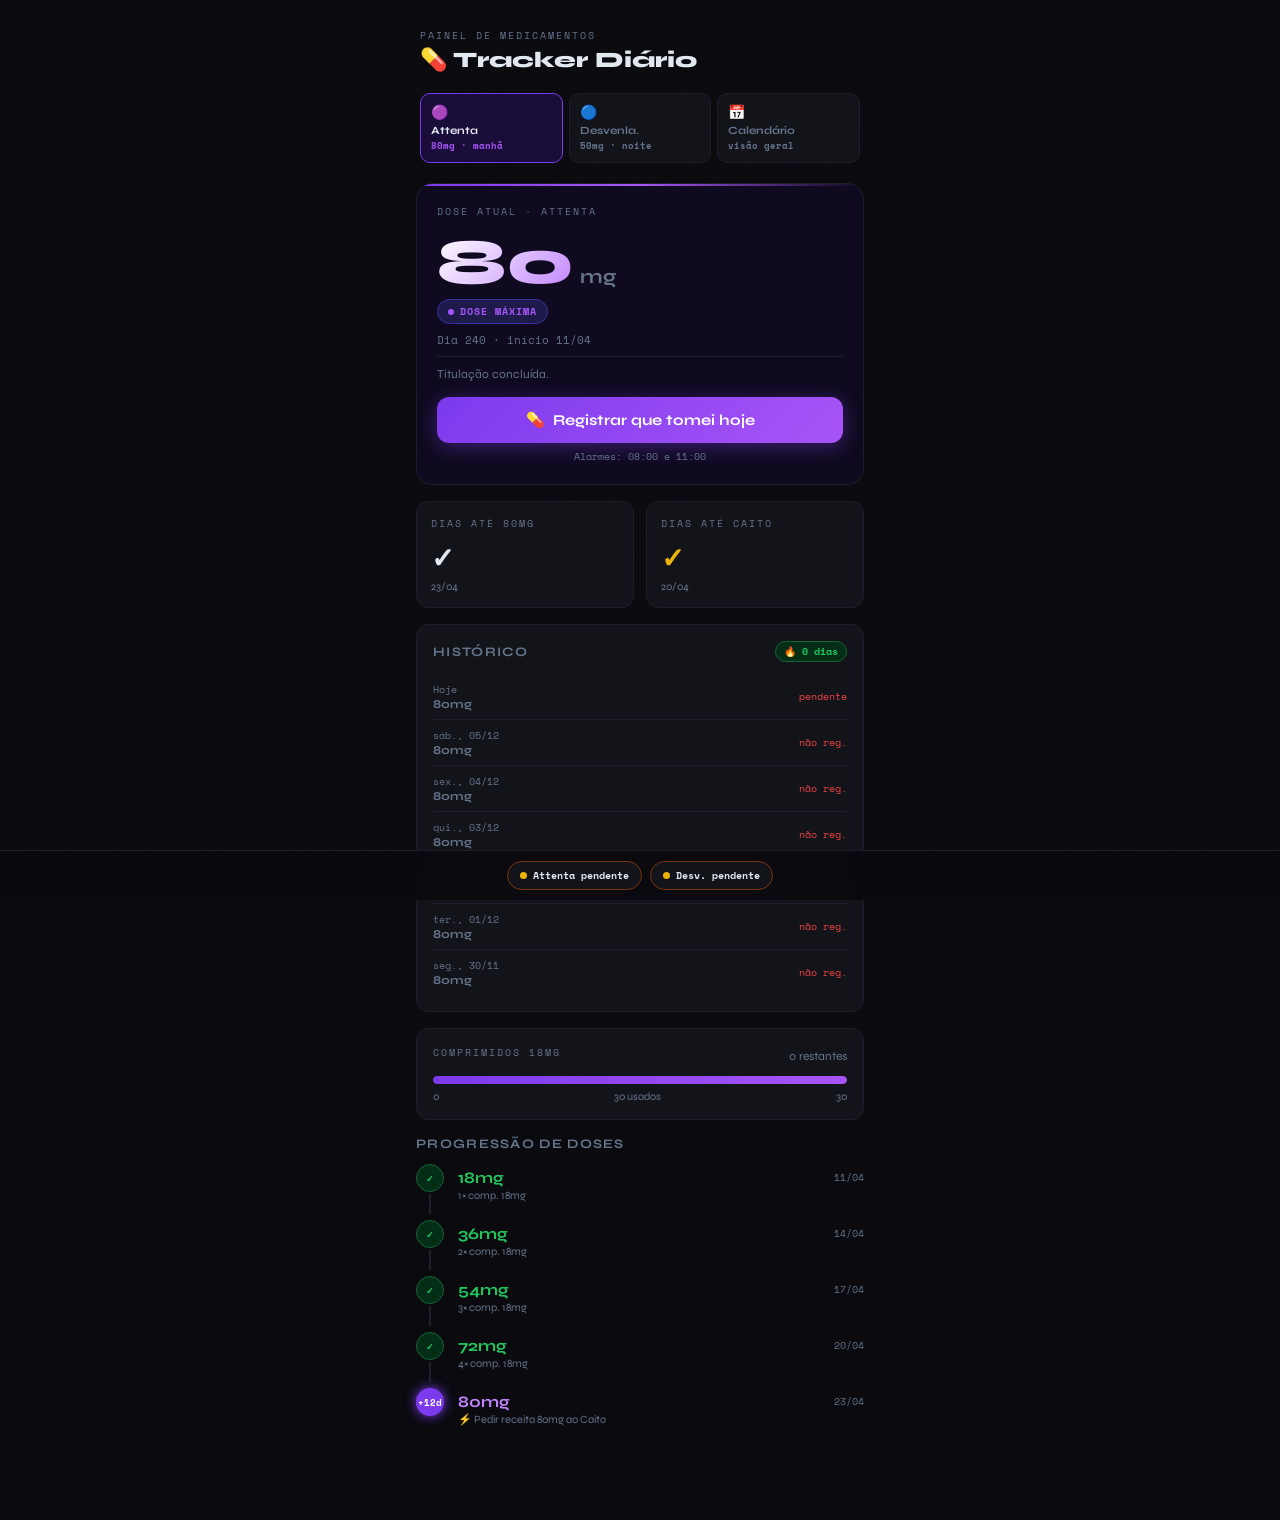
==== index.html @ f38fe096 "Add files via upload" ====
<!DOCTYPE html>
<html lang="pt-BR">
<head>
<meta charset="UTF-8">
<meta name="viewport" content="width=device-width, initial-scale=1.0">
<title>Medicamentos · Tracker</title>
<link href="https://fonts.googleapis.com/css2?family=Space+Mono:wght@400;700&family=Syne:wght@400;700;800&display=swap" rel="stylesheet">
<style>
  :root {
    --bg:#0a0a0f; --surface:#13131a; --border:#1e1e2e;
    --accent:#7c3aed; --accent2:#a855f7;
    --teal:#0d9488; --teal2:#2dd4bf;
    --green:#22c55e; --yellow:#eab308; --red:#ef4444;
    --text:#e2e8f0; --muted:#64748b; --pill-bg:#1a1a2e;
  }
  *{box-sizing:border-box;margin:0;padding:0;}
  body{background:var(--bg);color:var(--text);font-family:'Syne',sans-serif;min-height:100vh;padding:0 0 64px;}
  .noise{position:fixed;inset:0;pointer-events:none;z-index:0;background-image:url("data:image/svg+xml,%3Csvg viewBox='0 0 256 256' xmlns='http://www.w3.org/2000/svg'%3E%3Cfilter id='noise'%3E%3CfeTurbulence type='fractalNoise' baseFrequency='0.9' numOctaves='4' stitchTiles='stitch'/%3E%3C/filter%3E%3Crect width='100%25' height='100%25' filter='url(%23noise)' opacity='0.04'/%3E%3C/svg%3E");opacity:.4;}

  .app-header{padding:28px 20px 0;max-width:480px;margin:0 auto;position:relative;z-index:1;}
  .app-label{font-family:'Space Mono',monospace;font-size:10px;letter-spacing:.2em;color:var(--muted);text-transform:uppercase;margin-bottom:4px;}
  .app-title{font-size:22px;font-weight:800;margin-bottom:20px;}

  /* TABS - 3 cols */
  .tabs{display:grid;grid-template-columns:1fr 1fr 1fr;gap:6px;margin-bottom:20px;}
  .tab-btn{padding:10px 10px;border-radius:10px;border:1px solid var(--border);background:var(--surface);color:var(--muted);font-family:'Syne',sans-serif;font-size:12px;font-weight:700;cursor:pointer;transition:all .2s;text-align:left;}
  .tab-btn .tab-icon{font-size:14px;display:block;margin-bottom:3px;}
  .tab-btn .tab-name{display:block;font-size:11px;}
  .tab-btn .tab-sub{display:block;font-size:9px;font-family:'Space Mono',monospace;color:var(--muted);margin-top:2px;}
  .tab-btn.active-attenta{background:#1a0d3a;border-color:var(--accent);color:var(--text);}
  .tab-btn.active-attenta .tab-sub{color:var(--accent2);}
  .tab-btn.active-desv{background:#042f2e;border-color:var(--teal);color:var(--text);}
  .tab-btn.active-desv .tab-sub{color:var(--teal2);}
  .tab-btn.active-cal{background:#1a1200;border-color:var(--yellow);color:var(--text);}
  .tab-btn.active-cal .tab-sub{color:var(--yellow);}

  .panel{display:none;}
  .panel.active{display:block;}
  .container{max-width:480px;margin:0 auto;padding:0 16px;position:relative;z-index:1;}

  .label{font-family:'Space Mono',monospace;font-size:10px;letter-spacing:.2em;color:var(--muted);text-transform:uppercase;margin-bottom:6px;}
  .hero-card{border-radius:16px;padding:20px;margin-bottom:16px;position:relative;overflow:hidden;border:1px solid var(--border);}
  .hero-card.attenta-card{background:#0f0a1f;}
  .hero-card.desv-card{background:#061918;}
  .hero-card::before{content:'';position:absolute;top:0;left:0;right:0;height:2px;}
  .attenta-card::before{background:linear-gradient(90deg,var(--accent),var(--accent2),transparent);}
  .desv-card::before{background:linear-gradient(90deg,var(--teal),var(--teal2),transparent);}
  .dose-display{display:flex;align-items:baseline;gap:6px;margin:12px 0 4px;}
  .dose-number{font-size:64px;font-weight:800;line-height:1;-webkit-background-clip:text;-webkit-text-fill-color:transparent;}
  .attenta-num{background:linear-gradient(135deg,#fff,#c084fc);-webkit-background-clip:text;-webkit-text-fill-color:transparent;}
  .desv-num{background:linear-gradient(135deg,#fff,var(--teal2));-webkit-background-clip:text;-webkit-text-fill-color:transparent;}
  .dose-unit{font-size:20px;color:var(--muted);font-weight:700;}
  .status-badge{display:inline-flex;align-items:center;gap:6px;padding:4px 10px;border-radius:99px;font-family:'Space Mono',monospace;font-size:10px;letter-spacing:.1em;font-weight:700;text-transform:uppercase;}
  .badge-titrating{background:#1a0d3a;color:var(--accent2);border:1px solid var(--accent);}
  .badge-fixed{background:#042f2e;color:var(--teal2);border:1px solid var(--teal);}
  .badge-goal{background:#1e1b4b;color:var(--accent2);border:1px solid #3730a3;}
  .dot{width:6px;height:6px;border-radius:50%;background:currentColor;}
  .dot-pulse{animation:pulse 2s infinite;}
  @keyframes pulse{0%,100%{opacity:1}50%{opacity:.3}}
  .checkin-btn{width:100%;margin-top:14px;padding:14px;border-radius:12px;border:none;font-family:'Syne',sans-serif;font-size:15px;font-weight:700;cursor:pointer;transition:all .2s;display:flex;align-items:center;justify-content:center;gap:8px;}
  .checkin-btn.attenta-pending{background:linear-gradient(135deg,var(--accent),var(--accent2));color:#fff;box-shadow:0 4px 20px rgba(124,58,237,.4);}
  .checkin-btn.desv-pending{background:linear-gradient(135deg,var(--teal),var(--teal2));color:#fff;box-shadow:0 4px 20px rgba(13,148,136,.4);}
  .checkin-btn.pending:hover{transform:translateY(-1px);}
  .checkin-btn.done{background:#052e16;color:var(--green);border:1px solid #166534;cursor:default;}
  .checkin-time{font-family:'Space Mono',monospace;font-size:10px;color:var(--muted);margin-top:6px;text-align:center;}
  .grid-2{display:grid;grid-template-columns:1fr 1fr;gap:12px;margin-bottom:16px;}
  .stat-card{background:var(--surface);border:1px solid var(--border);border-radius:12px;padding:14px;}
  .stat-value{font-size:28px;font-weight:800;margin:6px 0 2px;font-family:'Space Mono',monospace;}
  .stat-sub{font-size:11px;color:var(--muted);}
  .log-card{background:var(--surface);border:1px solid var(--border);border-radius:12px;padding:16px;margin-bottom:16px;}
  .log-header{display:flex;justify-content:space-between;align-items:center;margin-bottom:12px;}
  .log-title{font-size:13px;font-weight:700;color:var(--muted);text-transform:uppercase;letter-spacing:.1em;}
  .streak-pill{padding:2px 8px;border-radius:99px;font-family:'Space Mono',monospace;font-size:10px;font-weight:700;}
  .streak-attenta{background:#052e16;color:var(--green);border:1px solid #166534;}
  .streak-desv{background:#052e16;color:var(--green);border:1px solid #166534;}
  .log-entry{display:flex;justify-content:space-between;align-items:center;padding:8px 0;border-bottom:1px solid var(--border);font-size:12px;}
  .log-entry:last-child{border-bottom:none;}
  .log-date{color:var(--muted);font-family:'Space Mono',monospace;font-size:10px;}
  .log-dose{font-weight:700;}
  .log-time{font-family:'Space Mono',monospace;font-size:10px;color:var(--muted);}
  .log-check{color:var(--green);font-size:14px;}
  .log-miss{color:var(--red);font-size:10px;font-family:'Space Mono',monospace;}
  .pills-card{background:var(--surface);border:1px solid var(--border);border-radius:12px;padding:16px;margin-bottom:16px;}
  .pills-bar-bg{background:var(--border);border-radius:99px;height:8px;margin:10px 0 6px;overflow:hidden;}
  .pills-bar-fill{height:100%;border-radius:99px;transition:width .6s ease;}
  .bar-attenta{background:linear-gradient(90deg,var(--accent),var(--accent2));}
  .bar-desv{background:linear-gradient(90deg,var(--teal),var(--teal2));}
  .pills-row{display:flex;justify-content:space-between;font-size:11px;color:var(--muted);}
  .timeline{margin-bottom:16px;}
  .tl-title{font-size:13px;font-weight:700;color:var(--muted);text-transform:uppercase;letter-spacing:.1em;margin-bottom:12px;}
  .tl-item{display:flex;gap:14px;align-items:flex-start;margin-bottom:4px;}
  .tl-line-wrap{display:flex;flex-direction:column;align-items:center;width:28px;flex-shrink:0;}
  .tl-dot{width:28px;height:28px;border-radius:50%;display:flex;align-items:center;justify-content:center;font-family:'Space Mono',monospace;font-size:9px;font-weight:700;}
  .tl-connector{width:2px;height:20px;background:var(--border);margin:2px 0;}
  .tl-dot-done{background:#052e16;color:var(--green);border:1.5px solid #166534;}
  .tl-dot-active{background:var(--accent);color:#fff;box-shadow:0 0 12px var(--accent);}
  .tl-dot-upcoming{background:var(--pill-bg);color:var(--muted);border:1.5px solid var(--border);}
  .tl-dot-caito{background:#2d1b00;color:var(--yellow);border:1.5px solid #78350f;}
  .tl-content{flex:1;padding-top:4px;padding-bottom:14px;}
  .tl-row{display:flex;justify-content:space-between;align-items:center;}
  .tl-dose{font-size:16px;font-weight:700;}
  .tl-date{font-family:'Space Mono',monospace;font-size:10px;color:var(--muted);}
  .tl-pills{font-size:11px;color:var(--muted);margin-top:2px;}
  .alert-card{background:#1a0f00;border:1px solid #78350f;border-radius:12px;padding:16px;display:flex;gap:12px;align-items:flex-start;margin-bottom:16px;}
  .alert-icon{font-size:20px;flex-shrink:0;}
  .alert-title{font-size:13px;font-weight:700;color:var(--yellow);margin-bottom:4px;}
  .alert-body{font-size:12px;color:#d97706;line-height:1.5;}
  .day-counter{font-family:'Space Mono',monospace;font-size:11px;color:var(--muted);margin-top:8px;}
  .today-note{font-size:12px;color:var(--muted);margin-top:8px;line-height:1.5;padding-top:8px;border-top:1px solid var(--border);}
  .info-card{background:var(--surface);border:1px solid var(--border);border-radius:12px;padding:16px;margin-bottom:16px;}
  .info-row{display:flex;justify-content:space-between;padding:7px 0;border-bottom:1px solid var(--border);font-size:12px;}
  .info-row:last-child{border-bottom:none;}
  .info-key{color:var(--muted);}
  .info-val{font-weight:700;font-family:'Space Mono',monospace;font-size:11px;}
  .refill-card{background:#042f2e;border:1px solid var(--teal);border-radius:12px;padding:14px 16px;margin-bottom:16px;display:flex;gap:10px;align-items:center;}
  .refill-icon{font-size:18px;}
  .refill-text{font-size:12px;color:var(--teal2);line-height:1.5;}
  @keyframes pop{0%{transform:scale(1)}50%{transform:scale(1.05)}100%{transform:scale(1)}}
  .pop{animation:pop .25s ease;}

  /* ---- CALENDAR ---- */
  .cal-card{background:var(--surface);border:1px solid var(--border);border-radius:14px;padding:16px;margin-bottom:16px;}
  .cal-nav{display:flex;justify-content:space-between;align-items:center;margin-bottom:16px;}
  .cal-nav-btn{background:none;border:1px solid var(--border);color:var(--muted);border-radius:8px;width:32px;height:32px;cursor:pointer;font-size:14px;display:flex;align-items:center;justify-content:center;transition:all .15s;}
  .cal-nav-btn:hover{border-color:var(--accent);color:var(--text);}
  .cal-month{font-size:15px;font-weight:700;}
  .cal-weekdays{display:grid;grid-template-columns:repeat(7,1fr);margin-bottom:6px;}
  .cal-wd{text-align:center;font-family:'Space Mono',monospace;font-size:9px;color:var(--muted);padding:4px 0;}
  .cal-grid{display:grid;grid-template-columns:repeat(7,1fr);gap:3px;}
  .cal-day{
    aspect-ratio:1;border-radius:8px;display:flex;flex-direction:column;
    align-items:center;justify-content:center;cursor:default;
    font-size:11px;font-weight:700;position:relative;
    border:1px solid transparent;
  }
  .cal-day.empty{background:transparent;border-color:transparent;}
  .cal-day.future{color:var(--muted);background:transparent;}
  .cal-day.today-cell{border-color:var(--accent)!important;color:var(--text)!important;}
  .cal-day.none{background:#1a0a0a;color:var(--muted);}
  .cal-day.attenta-only{background:#1a0d3a;color:var(--accent2);}
  .cal-day.desv-only{background:#042f2e;color:var(--teal2);}
  .cal-day.both{background:linear-gradient(135deg,#1a0d3a,#042f2e);color:var(--text);}
  .cal-day.partial{background:#1a1200;color:var(--yellow);}
  .cal-day-num{font-size:11px;font-weight:700;line-height:1;}
  .cal-dots{display:flex;gap:2px;margin-top:2px;}
  .cal-dot{width:4px;height:4px;border-radius:50%;}
  .cd-a{background:var(--accent2);}
  .cd-d{background:var(--teal2);}

  .cal-legend{display:flex;flex-wrap:wrap;gap:8px;margin-top:12px;}
  .leg-item{display:flex;align-items:center;gap:5px;font-size:10px;color:var(--muted);font-family:'Space Mono',monospace;}
  .leg-swatch{width:12px;height:12px;border-radius:3px;}
  .leg-both{background:linear-gradient(135deg,#1a0d3a,#042f2e);}
  .leg-a{background:#1a0d3a;}
  .leg-d{background:#042f2e;}
  .leg-partial{background:#1a1200;}
  .leg-none{background:#1a0a0a;}

  /* day detail */
  .day-detail{background:var(--surface);border:1px solid var(--border);border-radius:12px;padding:14px;margin-bottom:16px;display:none;}
  .day-detail.visible{display:block;}
  .dd-title{font-size:13px;font-weight:700;margin-bottom:10px;}
  .dd-row{display:flex;justify-content:space-between;align-items:center;padding:6px 0;border-bottom:1px solid var(--border);font-size:12px;}
  .dd-row:last-child{border-bottom:none;}
  .dd-med{font-weight:700;}
  .dd-time{font-family:'Space Mono',monospace;font-size:10px;color:var(--muted);}
  .dd-check{color:var(--green);font-size:13px;}
  .dd-miss{color:var(--red);font-size:10px;font-family:'Space Mono',monospace;}

  /* monthly stats */
  .month-stats{display:grid;grid-template-columns:1fr 1fr 1fr;gap:8px;margin-bottom:16px;}
  .ms-card{background:var(--surface);border:1px solid var(--border);border-radius:10px;padding:10px;text-align:center;}
  .ms-val{font-size:20px;font-weight:800;font-family:'Space Mono',monospace;margin:4px 0 2px;}
  .ms-label{font-size:9px;color:var(--muted);text-transform:uppercase;letter-spacing:.08em;}

  /* summary bar */
  .summary-bar{position:fixed;bottom:0;left:0;right:0;z-index:100;background:rgba(10,10,15,.95);backdrop-filter:blur(12px);border-top:1px solid var(--border);padding:10px 20px;display:flex;gap:8px;justify-content:center;}
  .sum-pill{display:flex;align-items:center;gap:6px;padding:6px 12px;border-radius:99px;font-family:'Space Mono',monospace;font-size:10px;font-weight:700;border:1px solid var(--border);background:var(--surface);}
  .sum-dot{width:7px;height:7px;border-radius:50%;}
  .sum-attenta-ok{border-color:#166534;} .sum-attenta-ok .sum-dot{background:var(--green);}
  .sum-attenta-no{border-color:#78350f;} .sum-attenta-no .sum-dot{background:var(--yellow);}
  .sum-desv-ok{border-color:#0d9488;}    .sum-desv-ok .sum-dot{background:var(--teal2);}
  .sum-desv-no{border-color:#78350f;}    .sum-desv-no .sum-dot{background:var(--yellow);}
</style>
</head>
<body>
<div class="noise"></div>

<div class="app-header" style="position:relative;z-index:1">
  <div class="app-label">Painel de medicamentos</div>
  <div class="app-title">💊 Tracker Diário</div>
  <div class="tabs">
    <button class="tab-btn active-attenta" id="tab-attenta" onclick="switchTab('attenta')">
      <span class="tab-icon">🟣</span>
      <span class="tab-name">Attenta</span>
      <span class="tab-sub" id="tab-attenta-sub">18mg · manhã</span>
    </button>
    <button class="tab-btn" id="tab-desv" onclick="switchTab('desv')">
      <span class="tab-icon">🔵</span>
      <span class="tab-name">Desvenla.</span>
      <span class="tab-sub">50mg · noite</span>
    </button>
    <button class="tab-btn" id="tab-cal" onclick="switchTab('cal')">
      <span class="tab-icon">📅</span>
      <span class="tab-name">Calendário</span>
      <span class="tab-sub" id="tab-cal-sub">visão geral</span>
    </button>
  </div>
</div>

<!-- ======== ATTENTA ======== -->
<div class="panel active" id="panel-attenta">
<div class="container">
  <div class="hero-card attenta-card">
    <div class="label">Dose atual · Attenta</div>
    <div class="dose-display">
      <div class="dose-number attenta-num" id="a-currentDose">18</div>
      <div class="dose-unit">mg</div>
    </div>
    <div id="a-heroBadge"></div>
    <div class="day-counter" id="a-dayCounter"></div>
    <div class="today-note" id="a-todayNote"></div>
    <button class="checkin-btn attenta-pending" id="a-checkinBtn" onclick="registerDose('attenta')">
      <span id="a-checkinIcon">💊</span><span id="a-checkinLabel">Registrar que tomei hoje</span>
    </button>
    <div class="checkin-time" id="a-checkinTime">Alarmes: 08:00 e 11:00</div>
  </div>
  <div class="grid-2">
    <div class="stat-card">
      <div class="label">Dias até 80mg</div>
      <div class="stat-value" id="a-daysToMax">—</div>
      <div class="stat-sub" id="a-maxDate">—</div>
    </div>
    <div class="stat-card">
      <div class="label">Dias até Caito</div>
      <div class="stat-value" id="a-daysToCalto" style="color:var(--yellow)">—</div>
      <div class="stat-sub" id="a-caitoDate">—</div>
    </div>
  </div>
  <div class="log-card">
    <div class="log-header">
      <div class="log-title">Histórico</div>
      <div class="streak-pill streak-attenta" id="a-streakPill">🔥 0 dias</div>
    </div>
    <div id="a-logList"><div style="font-size:12px;color:var(--muted);text-align:center;padding:12px 0">Nenhum registro ainda.</div></div>
  </div>
  <div class="pills-card">
    <div style="display:flex;justify-content:space-between;align-items:center">
      <div class="label">Comprimidos 18mg</div>
      <div style="font-size:12px;color:var(--muted)" id="a-pillsLeft">—</div>
    </div>
    <div class="pills-bar-bg"><div class="pills-bar-fill bar-attenta" id="a-pillsBar" style="width:0%"></div></div>
    <div class="pills-row"><span>0</span><span id="a-pillsUsed">—</span><span>30</span></div>
  </div>
  <div class="timeline">
    <div class="tl-title">Progressão de doses</div>
    <div id="a-timeline"></div>
  </div>
  <div class="alert-card" id="a-alertCard" style="display:none">
    <div class="alert-icon">⚡</div>
    <div><div class="alert-title" id="a-alertTitle"></div><div class="alert-body" id="a-alertBody"></div></div>
  </div>
</div>
</div>

<!-- ======== DESV ======== -->
<div class="panel" id="panel-desv">
<div class="container">
  <div class="hero-card desv-card">
    <div class="label">Dose fixa · Desvenlafaxina</div>
    <div class="dose-display">
      <div class="dose-number desv-num">50</div>
      <div class="dose-unit">mg</div>
    </div>
    <span class="status-badge badge-fixed"><span class="dot dot-pulse"></span>Dose fixa · noite</span>
    <div class="today-note" style="margin-top:10px">Tomar após jantar, entre 22:00 e 00:00. Alarmes: 22:00 e 00:00.</div>
    <button class="checkin-btn desv-pending" id="d-checkinBtn" onclick="registerDose('desv')">
      <span id="d-checkinIcon">💊</span><span id="d-checkinLabel">Registrar que tomei hoje</span>
    </button>
    <div class="checkin-time" id="d-checkinTime">Alarmes: 22:00 e 00:00</div>
  </div>
  <div class="grid-2">
    <div class="stat-card">
      <div class="label">Streak atual</div>
      <div class="stat-value" id="d-streakVal" style="color:var(--teal2)">0</div>
      <div class="stat-sub">dias consecutivos</div>
    </div>
    <div class="stat-card">
      <div class="label">Comprimidos</div>
      <div class="stat-value" id="d-pillsLeft2">—</div>
      <div class="stat-sub">de 28 restantes</div>
    </div>
  </div>
  <div id="d-refillCard" class="refill-card" style="display:none">
    <div class="refill-icon">🔔</div>
    <div class="refill-text" id="d-refillText">—</div>
  </div>
  <div class="log-card">
    <div class="log-header">
      <div class="log-title">Histórico</div>
      <div class="streak-pill streak-desv" id="d-streakPill">🔥 0 dias</div>
    </div>
    <div id="d-logList"><div style="font-size:12px;color:var(--muted);text-align:center;padding:12px 0">Nenhum registro ainda.</div></div>
  </div>
  <div class="pills-card">
    <div style="display:flex;justify-content:space-between;align-items:center">
      <div class="label">Caixa atual (28 comp.)</div>
      <div style="font-size:12px;color:var(--muted)" id="d-pillsLeftLabel">—</div>
    </div>
    <div class="pills-bar-bg"><div class="pills-bar-fill bar-desv" id="d-pillsBar" style="width:0%"></div></div>
    <div class="pills-row"><span>0</span><span id="d-pillsUsed">—</span><span>28</span></div>
  </div>
  <div class="info-card">
    <div class="label" style="margin-bottom:10px">Informações</div>
    <div class="info-row"><span class="info-key">Medicamento</span><span class="info-val">Desvenlafaxina</span></div>
    <div class="info-row"><span class="info-key">Dose</span><span class="info-val">50mg · dose fixa</span></div>
    <div class="info-row"><span class="info-key">Horário</span><span class="info-val">22:00–00:00</span></div>
    <div class="info-row"><span class="info-key">Instrução</span><span class="info-val">Após jantar</span></div>
    <div class="info-row"><span class="info-key">Alarmes</span><span class="info-val">22:00 · 00:00</span></div>
    <div class="info-row"><span class="info-key">Comprimidos/caixa</span><span class="info-val">28</span></div>
    <div class="info-row"><span class="info-key">Início do registro</span><span class="info-val" id="d-startDate">—</span></div>
  </div>
</div>
</div>

<!-- ======== CALENDÁRIO ======== -->
<div class="panel" id="panel-cal">
<div class="container">

  <!-- monthly stats -->
  <div class="month-stats" id="cal-stats"></div>

  <!-- calendar -->
  <div class="cal-card">
    <div class="cal-nav">
      <button class="cal-nav-btn" onclick="calPrev()">‹</button>
      <div class="cal-month" id="cal-month-label">—</div>
      <button class="cal-nav-btn" onclick="calNext()">›</button>
    </div>
    <div class="cal-weekdays">
      <div class="cal-wd">DOM</div><div class="cal-wd">SEG</div><div class="cal-wd">TER</div>
      <div class="cal-wd">QUA</div><div class="cal-wd">QUI</div><div class="cal-wd">SEX</div><div class="cal-wd">SÁB</div>
    </div>
    <div class="cal-grid" id="cal-grid"></div>
    <div class="cal-legend">
      <div class="leg-item"><div class="leg-swatch leg-both"></div>ambos</div>
      <div class="leg-item"><div class="leg-swatch leg-a"></div>só Attenta</div>
      <div class="leg-item"><div class="leg-swatch leg-d"></div>só Desvenla.</div>
      <div class="leg-item"><div class="leg-swatch leg-partial" style="border:1px solid var(--yellow)"></div>parcial</div>
      <div class="leg-item"><div class="leg-swatch leg-none"></div>nenhum</div>
    </div>
  </div>

  <!-- day detail -->
  <div class="day-detail" id="day-detail">
    <div class="dd-title" id="dd-title">—</div>
    <div id="dd-rows"></div>
  </div>

</div>
</div>

<!-- SUMMARY BAR -->
<div class="summary-bar">
  <div class="sum-pill" id="sum-attenta"><div class="sum-dot"></div><span id="sum-attenta-text">Attenta —</span></div>
  <div class="sum-pill" id="sum-desv"><div class="sum-dot"></div><span id="sum-desv-text">Desv. —</span></div>
</div>

<script>
const START_DATE=new Date('2026-04-11'); START_DATE.setHours(0,0,0,0);
const DESV_START=new Date('2026-04-11'); DESV_START.setHours(0,0,0,0);
const STEPS=[
  {day:0,dose:18,pills:1,label:'1 comprimido'},
  {day:3,dose:36,pills:2,label:'2 comprimidos'},
  {day:6,dose:54,pills:3,label:'3 comprimidos'},
  {day:9,dose:72,pills:4,label:'4 comprimidos'},
  {day:12,dose:80,pills:null,label:'Nova receita (80mg)'},
];
const SK_A='attenta_log_v1', SK_D='desv_log_v1';
function loadLog(k){try{return JSON.parse(localStorage.getItem(k)||'{}')}catch{return{}}}
function saveLog(k,l){localStorage.setItem(k,JSON.stringify(l))}
function todayKey(){const t=new Date();return`${t.getFullYear()}-${String(t.getMonth()+1).padStart(2,'0')}-${String(t.getDate()).padStart(2,'0')}`}
function dateKey(d){return`${d.getFullYear()}-${String(d.getMonth()+1).padStart(2,'0')}-${String(d.getDate()).padStart(2,'0')}`}
function getStepDate(d){const x=new Date(START_DATE);x.setDate(x.getDate()+d);return x}
function formatDate(d){return d.toLocaleDateString('pt-BR',{day:'2-digit',month:'2-digit'})}
function today(){const t=new Date();t.setHours(0,0,0,0);return t}
function diffDays(a,b){return Math.round((b-a)/86400000)}
function currentStep(){const now=today();let s=STEPS[0];for(let i=0;i<STEPS.length;i++){if(now>=getStepDate(STEPS[i].day))s=STEPS[i];else break}return s}
function daysUntil(d){return diffDays(today(),getStepDate(d))}
function pillsUsedSoFar(){const now=today();let used=0;for(let i=0;i<STEPS.length;i++){if(!STEPS[i].pills)break;const ss=getStepDate(STEPS[i].day);if(now<ss)break;const ns=i<STEPS.length-1?getStepDate(STEPS[i+1].day):null;const pe=ns&&now>=ns?ns:new Date(now.getTime()+86400000);used+=diffDays(ss,pe)*STEPS[i].pills}return used}
function calcStreak(log){let s=0;const d=new Date();while(true){const k=dateKey(d);if(log[k]){s++;d.setDate(d.getDate()-1)}else break}return s}

function registerDose(med){
  const sk=med==='attenta'?SK_A:SK_D;
  const log=loadLog(sk);const key=todayKey();
  if(log[key])return;
  const now=new Date();
  log[key]={time:`${String(now.getHours()).padStart(2,'0')}:${String(now.getMinutes()).padStart(2,'0')}`,dose:med==='attenta'?currentStep().dose:50};
  saveLog(sk,log);render();
  const btn=document.getElementById(med==='attenta'?'a-checkinBtn':'d-checkinBtn');
  btn.classList.add('pop');setTimeout(()=>btn.classList.remove('pop'),300);
}

// ---- TABS ----
let currentTab='attenta';
function switchTab(tab){
  currentTab=tab;
  document.querySelectorAll('.panel').forEach(p=>p.classList.remove('active'));
  document.getElementById('panel-'+tab).classList.add('active');
  ['attenta','desv','cal'].forEach(t=>{
    const btn=document.getElementById('tab-'+t);
    btn.className='tab-btn'+(tab===t?' active-'+t:'');
  });
  if(tab==='cal')renderCal();
}

// ---- CALENDAR STATE ----
let calYear=new Date().getFullYear();
let calMonth=new Date().getMonth();
let selectedDay=null;

function calPrev(){calMonth--;if(calMonth<0){calMonth=11;calYear--;}renderCal();}
function calNext(){
  const now=new Date();
  if(calYear<now.getFullYear()||(calYear===now.getFullYear()&&calMonth<now.getMonth())){
    calMonth++;if(calMonth>11){calMonth=0;calYear++;}renderCal();
  }
}

function renderCal(){
  const aLog=loadLog(SK_A); const dLog=loadLog(SK_D);
  const now=today();
  const MONTHS=['Janeiro','Fevereiro','Março','Abril','Maio','Junho','Julho','Agosto','Setembro','Outubro','Novembro','Dezembro'];
  document.getElementById('cal-month-label').textContent=`${MONTHS[calMonth]} ${calYear}`;

  const firstDay=new Date(calYear,calMonth,1).getDay();
  const daysInMonth=new Date(calYear,calMonth+1,0).getDate();

  // Monthly stats
  let bothCount=0,aOnlyCount=0,dOnlyCount=0,missCount=0,totalDays=0;
  for(let d=1;d<=daysInMonth;d++){
    const date=new Date(calYear,calMonth,d);
    if(date>now)break;
    if(date<START_DATE)continue;
    totalDays++;
    const k=dateKey(date);
    const ha=!!aLog[k],hd=!!dLog[k];
    if(ha&&hd)bothCount++;
    else if(ha)aOnlyCount++;
    else if(hd)dOnlyCount++;
    else missCount++;
  }
  const adherence=totalDays>0?Math.round(((bothCount+(aOnlyCount+dOnlyCount)*0.5)/totalDays)*100):0;

  document.getElementById('cal-stats').innerHTML=`
    <div class="ms-card"><div class="ms-val" style="color:var(--green)">${bothCount}</div><div class="ms-label">Ambos ✓</div></div>
    <div class="ms-card"><div class="ms-val" style="color:var(--yellow)">${aOnlyCount+dOnlyCount}</div><div class="ms-label">Parcial</div></div>
    <div class="ms-card"><div class="ms-val" style="color:var(--accent2)">${adherence}%</div><div class="ms-label">Adesão</div></div>
  `;

  // Grid
  const grid=document.getElementById('cal-grid');
  grid.innerHTML='';

  // empty cells
  for(let i=0;i<firstDay;i++){
    grid.innerHTML+=`<div class="cal-day empty"></div>`;
  }

  for(let d=1;d<=daysInMonth;d++){
    const date=new Date(calYear,calMonth,d);
    const isToday=dateKey(date)===todayKey();
    const isFuture=date>now;
    const beforeStart=date<START_DATE;
    const k=dateKey(date);

    let cls='cal-day';
    let dots='';

    if(isFuture||beforeStart){
      cls+=' future';
    } else {
      const ha=!!aLog[k], hd=!!dLog[k];
      if(ha&&hd){cls+=' both';dots=`<div class="cal-dots"><div class="cal-dot cd-a"></div><div class="cal-dot cd-d"></div></div>`;}
      else if(ha){cls+=' attenta-only';dots=`<div class="cal-dots"><div class="cal-dot cd-a"></div></div>`;}
      else if(hd){cls+=' desv-only';dots=`<div class="cal-dots"><div class="cal-dot cd-d"></div></div>`;}
      else{cls+=' none';}
    }
    if(isToday)cls+=' today-cell';

    grid.innerHTML+=`<div class="${cls}" onclick="showDayDetail(${calYear},${calMonth},${d})">
      <div class="cal-day-num">${d}</div>
      ${dots}
    </div>`;
  }

  // update tab sub
  document.getElementById('tab-cal-sub').textContent=`${adherence}% adesão`;
}

function showDayDetail(y,m,d){
  const date=new Date(y,m,d);
  const k=dateKey(date);
  const aLog=loadLog(SK_A); const dLog=loadLog(SK_D);
  const now=today();

  const detail=document.getElementById('day-detail');
  const title=document.getElementById('dd-title');
  const rows=document.getElementById('dd-rows');

  const dateStr=date.toLocaleDateString('pt-BR',{weekday:'long',day:'2-digit',month:'long'});
  title.textContent=dateStr.charAt(0).toUpperCase()+dateStr.slice(1);

  const isFuture=date>now;
  const beforeStart=date<START_DATE;

  if(isFuture){
    rows.innerHTML=`<div style="font-size:12px;color:var(--muted);padding:8px 0">Data futura.</div>`;
  } else if(beforeStart){
    rows.innerHTML=`<div style="font-size:12px;color:var(--muted);padding:8px 0">Antes do início do tratamento.</div>`;
  } else {
    const aEntry=aLog[k]; const dEntry=dLog[k];

    // attenta dose on that day
    let aDose=STEPS[0].dose;
    for(let j=0;j<STEPS.length;j++){if(date>=getStepDate(STEPS[j].day))aDose=STEPS[j].dose;else break;}

    rows.innerHTML=`
      <div class="dd-row">
        <div><div class="dd-med" style="color:var(--accent2)">🟣 Attenta ${aDose}mg</div></div>
        ${aEntry
          ?`<div style="text-align:right"><div class="dd-time">${aEntry.time}</div><div class="dd-check">✓</div></div>`
          :`<div class="dd-miss">não registrado</div>`}
      </div>
      <div class="dd-row">
        <div><div class="dd-med" style="color:var(--teal2)">🔵 Desvenlafaxina 50mg</div></div>
        ${dEntry
          ?`<div style="text-align:right"><div class="dd-time">${dEntry.time}</div><div class="dd-check">✓</div></div>`
          :`<div class="dd-miss">não registrado</div>`}
      </div>
    `;
  }

  detail.classList.add('visible');
  detail.scrollIntoView({behavior:'smooth',block:'nearest'});
}

// ---- RENDER ATTENTA ----
function renderLogList(elId,allDays,todayK){
  const el=document.getElementById(elId);
  const recent=allDays.slice(-7).reverse();
  if(!recent.length){el.innerHTML=`<div style="font-size:12px;color:var(--muted);text-align:center;padding:12px 0">Nenhum registro ainda.</div>`;return;}
  const now=today();
  el.innerHTML=recent.map(r=>{
    const isToday=r.k===todayK;
    const ds=isToday?'Hoje':r.d.toLocaleDateString('pt-BR',{weekday:'short',day:'2-digit',month:'2-digit'});
    if(r.entry)return`<div class="log-entry"><div><div class="log-date">${ds}</div><div class="log-dose">${r.dose}mg</div></div><div style="text-align:right"><div class="log-time">${r.entry.time}</div><div class="log-check">✓</div></div></div>`;
    return`<div class="log-entry"><div><div class="log-date">${ds}</div><div class="log-dose" style="color:var(--muted)">${r.dose}mg</div></div><div class="log-miss">${r.d<now?'não reg.':'pendente'}</div></div>`;
  }).join('');
}

function renderAttenta(){
  const now=today();const step=currentStep();
  const log=loadLog(SK_A);const key=todayKey();
  const takenToday=!!log[key];
  const daysSinceStart=diffDays(START_DATE,now);
  document.getElementById('a-currentDose').textContent=step.dose;
  document.getElementById('tab-attenta-sub').textContent=`${step.dose}mg · manhã`;
  const badge=document.getElementById('a-heroBadge');
  badge.innerHTML=step.dose===80?`<span class="status-badge badge-goal"><span class="dot"></span>Dose máxima</span>`:`<span class="status-badge badge-titrating"><span class="dot dot-pulse"></span>Em titulação</span>`;
  document.getElementById('a-dayCounter').textContent=`Dia ${daysSinceStart+1} · início 11/04`;
  const nextStep=STEPS.find(s=>getStepDate(s.day)>now);
  const noteEl=document.getElementById('a-todayNote');
  if(nextStep){const d=daysUntil(nextStep.day);noteEl.textContent=d===0?`Hoje sobe para ${nextStep.dose}mg.`:`Próxima mudança: ${nextStep.dose}mg em ${d} dia${d>1?'s':''} (${formatDate(getStepDate(nextStep.day))}).`;}
  else{noteEl.textContent='Titulação concluída.';}
  const btn=document.getElementById('a-checkinBtn');
  if(takenToday){btn.className='checkin-btn done';document.getElementById('a-checkinIcon').textContent='✓';document.getElementById('a-checkinLabel').textContent=`${step.dose}mg registrados`;document.getElementById('a-checkinTime').textContent=`Tomado às ${log[key].time} · alarmes 08:00/11:00`;}
  else{btn.className='checkin-btn attenta-pending';document.getElementById('a-checkinIcon').textContent='💊';document.getElementById('a-checkinLabel').textContent='Registrar que tomei hoje';document.getElementById('a-checkinTime').textContent='Alarmes: 08:00 e 11:00';}
  const caitoStep=STEPS.find(s=>s.dose===72);const maxStep=STEPS.find(s=>s.dose===80);
  const dtCaito=daysUntil(caitoStep.day);const dtMax=daysUntil(maxStep.day);
  document.getElementById('a-daysToMax').textContent=dtMax>0?dtMax:'✓';
  document.getElementById('a-maxDate').textContent=formatDate(getStepDate(maxStep.day));
  document.getElementById('a-daysToCalto').textContent=dtCaito>0?dtCaito:(dtMax>0?'Ligue!':'✓');
  document.getElementById('a-caitoDate').textContent=formatDate(getStepDate(caitoStep.day));
  const streak=calcStreak(log);
  document.getElementById('a-streakPill').textContent=`🔥 ${streak} dia${streak!==1?'s':''}`;
  const allDays=[];
  for(let i=0;i<=daysSinceStart;i++){const d=new Date(START_DATE);d.setDate(d.getDate()+i);const k=dateKey(d);let dose=STEPS[0].dose;for(let j=0;j<STEPS.length;j++){if(d>=getStepDate(STEPS[j].day))dose=STEPS[j].dose;else break;}allDays.push({k,d,dose,entry:log[k]});}
  renderLogList('a-logList',allDays,key);
  const used=pillsUsedSoFar();
  document.getElementById('a-pillsLeft').textContent=`${Math.max(0,30-used)} restantes`;
  document.getElementById('a-pillsUsed').textContent=`${used} usados`;
  document.getElementById('a-pillsBar').style.width=Math.min(100,(used/30)*100)+'%';
  const tlEl=document.getElementById('a-timeline');tlEl.innerHTML='';
  STEPS.forEach((s,i)=>{
    const sd=getStepDate(s.day);const isDone=now>sd;
    const isActive=(!isDone&&now.getTime()===sd.getTime())||(isDone&&(i===STEPS.length-1||now<getStepDate(STEPS[i+1].day)));
    const isLast=i===STEPS.length-1;
    let dc=s.pills===null?'tl-dot-caito':'tl-dot-upcoming';
    if(isActive)dc='tl-dot-active';else if(isDone)dc='tl-dot-done';
    const dl=s.day===0?'Hoje':`+${s.day}d`;
    tlEl.innerHTML+=`<div class="tl-item"><div class="tl-line-wrap"><div class="tl-dot ${dc}">${isDone&&!isActive?'✓':dl}</div>${!isLast?'<div class="tl-connector"></div>':''}</div><div class="tl-content"><div class="tl-row"><div class="tl-dose" style="${isActive?'color:#c084fc':isDone?'color:var(--green)':''}">${s.dose}mg</div><div class="tl-date">${formatDate(sd)}</div></div><div class="tl-pills">${s.pills?`${s.pills}× comp. 18mg`:'⚡ Pedir receita 80mg ao Caito'}</div></div></div>`;
  });
  const ac=document.getElementById('a-alertCard');
  if(dtCaito<=3&&dtCaito>0){ac.style.display='flex';document.getElementById('a-alertTitle').textContent=`Faltam ${dtCaito} dia(s) — fale com o Caito`;document.getElementById('a-alertBody').textContent=`Você chegará em 72mg em ${formatDate(getStepDate(caitoStep.day))}. Peça a receita de 80mg antes.`;}
  else if(dtCaito<=0&&dtMax>0){ac.style.display='flex';document.getElementById('a-alertTitle').textContent='Entre em contato com o Caito agora';document.getElementById('a-alertBody').textContent=`Você está em 72mg e precisa da receita de 80mg. Próxima mudança: ${formatDate(getStepDate(maxStep.day))}.`;}
  else{ac.style.display='none';}
}

function renderDesv(){
  const now=today();const log=loadLog(SK_D);const key=todayKey();
  const takenToday=!!log[key];
  const daysSinceStart=diffDays(DESV_START,now);
  const streak=calcStreak(log);
  const totalUsed=Object.keys(log).length;
  const remaining=Math.max(0,28-totalUsed);
  const btn=document.getElementById('d-checkinBtn');
  if(takenToday){btn.className='checkin-btn done';document.getElementById('d-checkinIcon').textContent='✓';document.getElementById('d-checkinLabel').textContent='50mg registrados';document.getElementById('d-checkinTime').textContent=`Tomado às ${log[key].time} · alarmes 22:00/00:00`;}
  else{btn.className='checkin-btn desv-pending';document.getElementById('d-checkinIcon').textContent='💊';document.getElementById('d-checkinLabel').textContent='Registrar que tomei hoje';document.getElementById('d-checkinTime').textContent='Alarmes: 22:00 e 00:00';}
  document.getElementById('d-streakVal').textContent=streak;
  document.getElementById('d-streakPill').textContent=`🔥 ${streak} dia${streak!==1?'s':''}`;
  document.getElementById('d-pillsLeft2').textContent=remaining;
  document.getElementById('d-pillsLeftLabel').textContent=`${remaining} restantes`;
  document.getElementById('d-pillsUsed').textContent=`${totalUsed} usados`;
  document.getElementById('d-pillsBar').style.width=Math.min(100,(totalUsed/28)*100)+'%';
  document.getElementById('d-startDate').textContent=formatDate(DESV_START);
  const rc=document.getElementById('d-refillCard');
  if(remaining<=7&&remaining>0){rc.style.display='flex';document.getElementById('d-refillText').textContent=`Restam apenas ${remaining} comprimidos. Hora de renovar com o Caito.`;}
  else if(remaining===0){rc.style.display='flex';document.getElementById('d-refillText').textContent='Caixa esgotada. Renove a receita imediatamente.';}
  else{rc.style.display='none';}
  const allDays=[];
  for(let i=0;i<=daysSinceStart;i++){const d=new Date(DESV_START);d.setDate(d.getDate()+i);const k=dateKey(d);allDays.push({k,d,dose:50,entry:log[k]});}
  renderLogList('d-logList',allDays,key);
}

function renderSummary(){
  const aLog=loadLog(SK_A);const dLog=loadLog(SK_D);const key=todayKey();
  const aTaken=!!aLog[key];const dTaken=!!dLog[key];
  const sa=document.getElementById('sum-attenta');const sd=document.getElementById('sum-desv');
  sa.className='sum-pill '+(aTaken?'sum-attenta-ok':'sum-attenta-no');
  sd.className='sum-pill '+(dTaken?'sum-desv-ok':'sum-desv-no');
  document.getElementById('sum-attenta-text').textContent=aTaken?'Attenta ✓':'Attenta pendente';
  document.getElementById('sum-desv-text').textContent=dTaken?'Desv. ✓':'Desv. pendente';
}

function render(){renderAttenta();renderDesv();renderSummary();}
render();
</script>
</body>
</html>
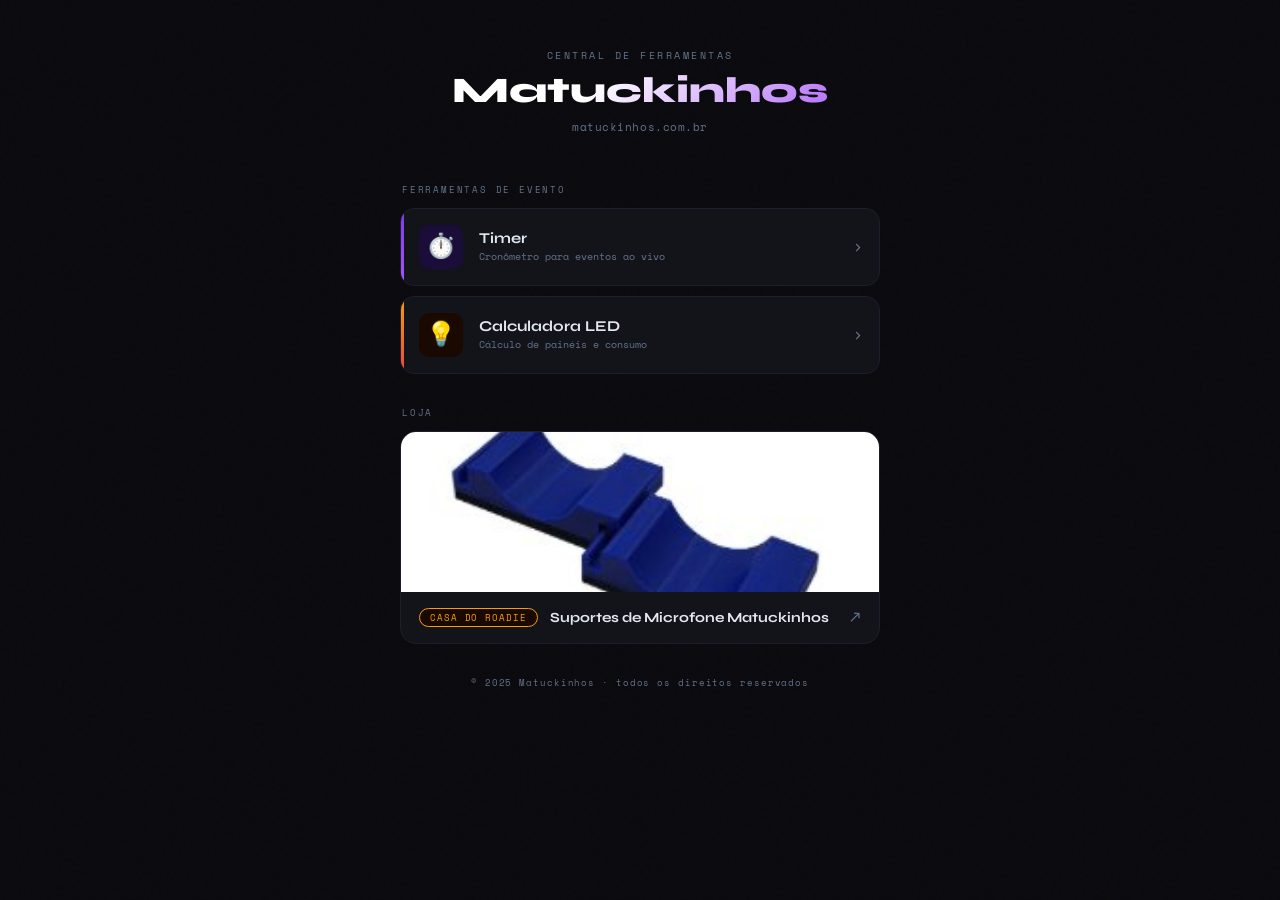
==== commit 8a285a8a: "inclusão do menu" ====
--- a/index.html
+++ b/index.html
@@ -3,648 +3,203 @@
 <head>
 <meta charset="UTF-8">
 <meta name="viewport" content="width=device-width, initial-scale=1.0">
-<title>Medicamentos · Tracker</title>
+<title>Matuckinhos</title>
 <link href="https://fonts.googleapis.com/css2?family=Space+Mono:wght@400;700&family=Syne:wght@400;700;800&display=swap" rel="stylesheet">
 <style>
   :root {
     --bg:#0a0a0f; --surface:#13131a; --border:#1e1e2e;
     --accent:#7c3aed; --accent2:#a855f7;
     --teal:#0d9488; --teal2:#2dd4bf;
-    --green:#22c55e; --yellow:#eab308; --red:#ef4444;
-    --text:#e2e8f0; --muted:#64748b; --pill-bg:#1a1a2e;
+    --text:#e2e8f0; --muted:#64748b;
   }
   *{box-sizing:border-box;margin:0;padding:0;}
-  body{background:var(--bg);color:var(--text);font-family:'Syne',sans-serif;min-height:100vh;padding:0 0 64px;}
-  .noise{position:fixed;inset:0;pointer-events:none;z-index:0;background-image:url("data:image/svg+xml,%3Csvg viewBox='0 0 256 256' xmlns='http://www.w3.org/2000/svg'%3E%3Cfilter id='noise'%3E%3CfeTurbulence type='fractalNoise' baseFrequency='0.9' numOctaves='4' stitchTiles='stitch'/%3E%3C/filter%3E%3Crect width='100%25' height='100%25' filter='url(%23noise)' opacity='0.04'/%3E%3C/svg%3E");opacity:.4;}
-
-  .app-header{padding:28px 20px 0;max-width:480px;margin:0 auto;position:relative;z-index:1;}
-  .app-label{font-family:'Space Mono',monospace;font-size:10px;letter-spacing:.2em;color:var(--muted);text-transform:uppercase;margin-bottom:4px;}
-  .app-title{font-size:22px;font-weight:800;margin-bottom:20px;}
-
-  /* TABS - 3 cols */
-  .tabs{display:grid;grid-template-columns:1fr 1fr 1fr;gap:6px;margin-bottom:20px;}
-  .tab-btn{padding:10px 10px;border-radius:10px;border:1px solid var(--border);background:var(--surface);color:var(--muted);font-family:'Syne',sans-serif;font-size:12px;font-weight:700;cursor:pointer;transition:all .2s;text-align:left;}
-  .tab-btn .tab-icon{font-size:14px;display:block;margin-bottom:3px;}
-  .tab-btn .tab-name{display:block;font-size:11px;}
-  .tab-btn .tab-sub{display:block;font-size:9px;font-family:'Space Mono',monospace;color:var(--muted);margin-top:2px;}
-  .tab-btn.active-attenta{background:#1a0d3a;border-color:var(--accent);color:var(--text);}
-  .tab-btn.active-attenta .tab-sub{color:var(--accent2);}
-  .tab-btn.active-desv{background:#042f2e;border-color:var(--teal);color:var(--text);}
-  .tab-btn.active-desv .tab-sub{color:var(--teal2);}
-  .tab-btn.active-cal{background:#1a1200;border-color:var(--yellow);color:var(--text);}
-  .tab-btn.active-cal .tab-sub{color:var(--yellow);}
-
-  .panel{display:none;}
-  .panel.active{display:block;}
-  .container{max-width:480px;margin:0 auto;padding:0 16px;position:relative;z-index:1;}
-
-  .label{font-family:'Space Mono',monospace;font-size:10px;letter-spacing:.2em;color:var(--muted);text-transform:uppercase;margin-bottom:6px;}
-  .hero-card{border-radius:16px;padding:20px;margin-bottom:16px;position:relative;overflow:hidden;border:1px solid var(--border);}
-  .hero-card.attenta-card{background:#0f0a1f;}
-  .hero-card.desv-card{background:#061918;}
-  .hero-card::before{content:'';position:absolute;top:0;left:0;right:0;height:2px;}
-  .attenta-card::before{background:linear-gradient(90deg,var(--accent),var(--accent2),transparent);}
-  .desv-card::before{background:linear-gradient(90deg,var(--teal),var(--teal2),transparent);}
-  .dose-display{display:flex;align-items:baseline;gap:6px;margin:12px 0 4px;}
-  .dose-number{font-size:64px;font-weight:800;line-height:1;-webkit-background-clip:text;-webkit-text-fill-color:transparent;}
-  .attenta-num{background:linear-gradient(135deg,#fff,#c084fc);-webkit-background-clip:text;-webkit-text-fill-color:transparent;}
-  .desv-num{background:linear-gradient(135deg,#fff,var(--teal2));-webkit-background-clip:text;-webkit-text-fill-color:transparent;}
-  .dose-unit{font-size:20px;color:var(--muted);font-weight:700;}
-  .status-badge{display:inline-flex;align-items:center;gap:6px;padding:4px 10px;border-radius:99px;font-family:'Space Mono',monospace;font-size:10px;letter-spacing:.1em;font-weight:700;text-transform:uppercase;}
-  .badge-titrating{background:#1a0d3a;color:var(--accent2);border:1px solid var(--accent);}
-  .badge-fixed{background:#042f2e;color:var(--teal2);border:1px solid var(--teal);}
-  .badge-goal{background:#1e1b4b;color:var(--accent2);border:1px solid #3730a3;}
-  .dot{width:6px;height:6px;border-radius:50%;background:currentColor;}
-  .dot-pulse{animation:pulse 2s infinite;}
-  @keyframes pulse{0%,100%{opacity:1}50%{opacity:.3}}
-  .checkin-btn{width:100%;margin-top:14px;padding:14px;border-radius:12px;border:none;font-family:'Syne',sans-serif;font-size:15px;font-weight:700;cursor:pointer;transition:all .2s;display:flex;align-items:center;justify-content:center;gap:8px;}
-  .checkin-btn.attenta-pending{background:linear-gradient(135deg,var(--accent),var(--accent2));color:#fff;box-shadow:0 4px 20px rgba(124,58,237,.4);}
-  .checkin-btn.desv-pending{background:linear-gradient(135deg,var(--teal),var(--teal2));color:#fff;box-shadow:0 4px 20px rgba(13,148,136,.4);}
-  .checkin-btn.pending:hover{transform:translateY(-1px);}
-  .checkin-btn.done{background:#052e16;color:var(--green);border:1px solid #166534;cursor:default;}
-  .checkin-time{font-family:'Space Mono',monospace;font-size:10px;color:var(--muted);margin-top:6px;text-align:center;}
-  .grid-2{display:grid;grid-template-columns:1fr 1fr;gap:12px;margin-bottom:16px;}
-  .stat-card{background:var(--surface);border:1px solid var(--border);border-radius:12px;padding:14px;}
-  .stat-value{font-size:28px;font-weight:800;margin:6px 0 2px;font-family:'Space Mono',monospace;}
-  .stat-sub{font-size:11px;color:var(--muted);}
-  .log-card{background:var(--surface);border:1px solid var(--border);border-radius:12px;padding:16px;margin-bottom:16px;}
-  .log-header{display:flex;justify-content:space-between;align-items:center;margin-bottom:12px;}
-  .log-title{font-size:13px;font-weight:700;color:var(--muted);text-transform:uppercase;letter-spacing:.1em;}
-  .streak-pill{padding:2px 8px;border-radius:99px;font-family:'Space Mono',monospace;font-size:10px;font-weight:700;}
-  .streak-attenta{background:#052e16;color:var(--green);border:1px solid #166534;}
-  .streak-desv{background:#052e16;color:var(--green);border:1px solid #166534;}
-  .log-entry{display:flex;justify-content:space-between;align-items:center;padding:8px 0;border-bottom:1px solid var(--border);font-size:12px;}
-  .log-entry:last-child{border-bottom:none;}
-  .log-date{color:var(--muted);font-family:'Space Mono',monospace;font-size:10px;}
-  .log-dose{font-weight:700;}
-  .log-time{font-family:'Space Mono',monospace;font-size:10px;color:var(--muted);}
-  .log-check{color:var(--green);font-size:14px;}
-  .log-miss{color:var(--red);font-size:10px;font-family:'Space Mono',monospace;}
-  .pills-card{background:var(--surface);border:1px solid var(--border);border-radius:12px;padding:16px;margin-bottom:16px;}
-  .pills-bar-bg{background:var(--border);border-radius:99px;height:8px;margin:10px 0 6px;overflow:hidden;}
-  .pills-bar-fill{height:100%;border-radius:99px;transition:width .6s ease;}
-  .bar-attenta{background:linear-gradient(90deg,var(--accent),var(--accent2));}
-  .bar-desv{background:linear-gradient(90deg,var(--teal),var(--teal2));}
-  .pills-row{display:flex;justify-content:space-between;font-size:11px;color:var(--muted);}
-  .timeline{margin-bottom:16px;}
-  .tl-title{font-size:13px;font-weight:700;color:var(--muted);text-transform:uppercase;letter-spacing:.1em;margin-bottom:12px;}
-  .tl-item{display:flex;gap:14px;align-items:flex-start;margin-bottom:4px;}
-  .tl-line-wrap{display:flex;flex-direction:column;align-items:center;width:28px;flex-shrink:0;}
-  .tl-dot{width:28px;height:28px;border-radius:50%;display:flex;align-items:center;justify-content:center;font-family:'Space Mono',monospace;font-size:9px;font-weight:700;}
-  .tl-connector{width:2px;height:20px;background:var(--border);margin:2px 0;}
-  .tl-dot-done{background:#052e16;color:var(--green);border:1.5px solid #166534;}
-  .tl-dot-active{background:var(--accent);color:#fff;box-shadow:0 0 12px var(--accent);}
-  .tl-dot-upcoming{background:var(--pill-bg);color:var(--muted);border:1.5px solid var(--border);}
-  .tl-dot-caito{background:#2d1b00;color:var(--yellow);border:1.5px solid #78350f;}
-  .tl-content{flex:1;padding-top:4px;padding-bottom:14px;}
-  .tl-row{display:flex;justify-content:space-between;align-items:center;}
-  .tl-dose{font-size:16px;font-weight:700;}
-  .tl-date{font-family:'Space Mono',monospace;font-size:10px;color:var(--muted);}
-  .tl-pills{font-size:11px;color:var(--muted);margin-top:2px;}
-  .alert-card{background:#1a0f00;border:1px solid #78350f;border-radius:12px;padding:16px;display:flex;gap:12px;align-items:flex-start;margin-bottom:16px;}
-  .alert-icon{font-size:20px;flex-shrink:0;}
-  .alert-title{font-size:13px;font-weight:700;color:var(--yellow);margin-bottom:4px;}
-  .alert-body{font-size:12px;color:#d97706;line-height:1.5;}
-  .day-counter{font-family:'Space Mono',monospace;font-size:11px;color:var(--muted);margin-top:8px;}
-  .today-note{font-size:12px;color:var(--muted);margin-top:8px;line-height:1.5;padding-top:8px;border-top:1px solid var(--border);}
-  .info-card{background:var(--surface);border:1px solid var(--border);border-radius:12px;padding:16px;margin-bottom:16px;}
-  .info-row{display:flex;justify-content:space-between;padding:7px 0;border-bottom:1px solid var(--border);font-size:12px;}
-  .info-row:last-child{border-bottom:none;}
-  .info-key{color:var(--muted);}
-  .info-val{font-weight:700;font-family:'Space Mono',monospace;font-size:11px;}
-  .refill-card{background:#042f2e;border:1px solid var(--teal);border-radius:12px;padding:14px 16px;margin-bottom:16px;display:flex;gap:10px;align-items:center;}
-  .refill-icon{font-size:18px;}
-  .refill-text{font-size:12px;color:var(--teal2);line-height:1.5;}
-  @keyframes pop{0%{transform:scale(1)}50%{transform:scale(1.05)}100%{transform:scale(1)}}
-  .pop{animation:pop .25s ease;}
-
-  /* ---- CALENDAR ---- */
-  .cal-card{background:var(--surface);border:1px solid var(--border);border-radius:14px;padding:16px;margin-bottom:16px;}
-  .cal-nav{display:flex;justify-content:space-between;align-items:center;margin-bottom:16px;}
-  .cal-nav-btn{background:none;border:1px solid var(--border);color:var(--muted);border-radius:8px;width:32px;height:32px;cursor:pointer;font-size:14px;display:flex;align-items:center;justify-content:center;transition:all .15s;}
-  .cal-nav-btn:hover{border-color:var(--accent);color:var(--text);}
-  .cal-month{font-size:15px;font-weight:700;}
-  .cal-weekdays{display:grid;grid-template-columns:repeat(7,1fr);margin-bottom:6px;}
-  .cal-wd{text-align:center;font-family:'Space Mono',monospace;font-size:9px;color:var(--muted);padding:4px 0;}
-  .cal-grid{display:grid;grid-template-columns:repeat(7,1fr);gap:3px;}
-  .cal-day{
-    aspect-ratio:1;border-radius:8px;display:flex;flex-direction:column;
-    align-items:center;justify-content:center;cursor:default;
-    font-size:11px;font-weight:700;position:relative;
-    border:1px solid transparent;
-  }
-  .cal-day.empty{background:transparent;border-color:transparent;}
-  .cal-day.future{color:var(--muted);background:transparent;}
-  .cal-day.today-cell{border-color:var(--accent)!important;color:var(--text)!important;}
-  .cal-day.none{background:#1a0a0a;color:var(--muted);}
-  .cal-day.attenta-only{background:#1a0d3a;color:var(--accent2);}
-  .cal-day.desv-only{background:#042f2e;color:var(--teal2);}
-  .cal-day.both{background:linear-gradient(135deg,#1a0d3a,#042f2e);color:var(--text);}
-  .cal-day.partial{background:#1a1200;color:var(--yellow);}
-  .cal-day-num{font-size:11px;font-weight:700;line-height:1;}
-  .cal-dots{display:flex;gap:2px;margin-top:2px;}
-  .cal-dot{width:4px;height:4px;border-radius:50%;}
-  .cd-a{background:var(--accent2);}
-  .cd-d{background:var(--teal2);}
-
-  .cal-legend{display:flex;flex-wrap:wrap;gap:8px;margin-top:12px;}
-  .leg-item{display:flex;align-items:center;gap:5px;font-size:10px;color:var(--muted);font-family:'Space Mono',monospace;}
-  .leg-swatch{width:12px;height:12px;border-radius:3px;}
-  .leg-both{background:linear-gradient(135deg,#1a0d3a,#042f2e);}
-  .leg-a{background:#1a0d3a;}
-  .leg-d{background:#042f2e;}
-  .leg-partial{background:#1a1200;}
-  .leg-none{background:#1a0a0a;}
-
-  /* day detail */
-  .day-detail{background:var(--surface);border:1px solid var(--border);border-radius:12px;padding:14px;margin-bottom:16px;display:none;}
-  .day-detail.visible{display:block;}
-  .dd-title{font-size:13px;font-weight:700;margin-bottom:10px;}
-  .dd-row{display:flex;justify-content:space-between;align-items:center;padding:6px 0;border-bottom:1px solid var(--border);font-size:12px;}
-  .dd-row:last-child{border-bottom:none;}
-  .dd-med{font-weight:700;}
-  .dd-time{font-family:'Space Mono',monospace;font-size:10px;color:var(--muted);}
-  .dd-check{color:var(--green);font-size:13px;}
-  .dd-miss{color:var(--red);font-size:10px;font-family:'Space Mono',monospace;}
-
-  /* monthly stats */
-  .month-stats{display:grid;grid-template-columns:1fr 1fr 1fr;gap:8px;margin-bottom:16px;}
-  .ms-card{background:var(--surface);border:1px solid var(--border);border-radius:10px;padding:10px;text-align:center;}
-  .ms-val{font-size:20px;font-weight:800;font-family:'Space Mono',monospace;margin:4px 0 2px;}
-  .ms-label{font-size:9px;color:var(--muted);text-transform:uppercase;letter-spacing:.08em;}
-
-  /* summary bar */
-  .summary-bar{position:fixed;bottom:0;left:0;right:0;z-index:100;background:rgba(10,10,15,.95);backdrop-filter:blur(12px);border-top:1px solid var(--border);padding:10px 20px;display:flex;gap:8px;justify-content:center;}
-  .sum-pill{display:flex;align-items:center;gap:6px;padding:6px 12px;border-radius:99px;font-family:'Space Mono',monospace;font-size:10px;font-weight:700;border:1px solid var(--border);background:var(--surface);}
-  .sum-dot{width:7px;height:7px;border-radius:50%;}
-  .sum-attenta-ok{border-color:#166534;} .sum-attenta-ok .sum-dot{background:var(--green);}
-  .sum-attenta-no{border-color:#78350f;} .sum-attenta-no .sum-dot{background:var(--yellow);}
-  .sum-desv-ok{border-color:#0d9488;}    .sum-desv-ok .sum-dot{background:var(--teal2);}
-  .sum-desv-no{border-color:#78350f;}    .sum-desv-no .sum-dot{background:var(--yellow);}
+  body{background:var(--bg);color:var(--text);font-family:'Syne',sans-serif;min-height:100vh;display:flex;flex-direction:column;align-items:center;padding:48px 20px 64px;}
+  .noise{position:fixed;inset:0;pointer-events:none;z-index:0;opacity:.4;background-image:url("data:image/svg+xml,%3Csvg viewBox='0 0 256 256' xmlns='http://www.w3.org/2000/svg'%3E%3Cfilter id='noise'%3E%3CfeTurbulence type='fractalNoise' baseFrequency='0.9' numOctaves='4' stitchTiles='stitch'/%3E%3C/filter%3E%3Crect width='100%25' height='100%25' filter='url(%23noise)' opacity='0.04'/%3E%3C/svg%3E");}
+  .wrap{width:100%;max-width:480px;position:relative;z-index:1;}
+
+  /* HEADER */
+  .header{margin-bottom:48px;text-align:center;}
+  .header-label{font-family:'Space Mono',monospace;font-size:10px;letter-spacing:.25em;color:var(--muted);text-transform:uppercase;margin-bottom:8px;}
+  .header-title{font-size:36px;font-weight:800;background:linear-gradient(135deg,#fff 40%,var(--accent2));-webkit-background-clip:text;-webkit-text-fill-color:transparent;line-height:1.1;cursor:default;user-select:none;}
+  .header-sub{font-family:'Space Mono',monospace;font-size:11px;color:var(--muted);margin-top:8px;letter-spacing:.05em;}
+
+  /* SECTION LABEL */
+  .section-label{font-family:'Space Mono',monospace;font-size:9px;letter-spacing:.2em;color:var(--muted);text-transform:uppercase;margin-bottom:12px;padding-left:2px;}
+
+  /* CARDS */
+  .cards{display:flex;flex-direction:column;gap:10px;margin-bottom:32px;}
+  .card{display:flex;align-items:center;gap:16px;background:var(--surface);border:1px solid var(--border);border-radius:14px;padding:16px 18px;text-decoration:none;color:var(--text);transition:all .2s;position:relative;overflow:hidden;}
+  .card::before{content:'';position:absolute;top:0;left:0;bottom:0;width:3px;}
+  .card.timer::before{background:linear-gradient(180deg,var(--accent),var(--accent2));}
+  .card.timer:hover{border-color:var(--accent);transform:translateX(3px);}
+  .card.led::before{background:linear-gradient(180deg,#f59e0b,#ef4444);}
+  .card.led:hover{border-color:#f59e0b;transform:translateX(3px);}
+  .card.remedios::before{background:linear-gradient(180deg,var(--teal),var(--teal2));}
+  .card.remedios:hover{border-color:var(--teal);transform:translateX(3px);}
+  .card-icon{font-size:24px;flex-shrink:0;width:44px;height:44px;border-radius:10px;display:flex;align-items:center;justify-content:center;}
+  .icon-timer{background:#1a0d3a;}
+  .icon-led{background:#1a0900;}
+  .icon-remedios{background:#042f2e;}
+  .card-body{flex:1;}
+  .card-title{font-size:15px;font-weight:700;margin-bottom:2px;}
+  .card-sub{font-family:'Space Mono',monospace;font-size:10px;color:var(--muted);}
+  .card-arrow{font-size:16px;color:var(--muted);flex-shrink:0;}
+
+  /* SUPORTE CARD */
+  .card-suporte{display:flex;flex-direction:column;background:var(--surface);border:1px solid var(--border);border-radius:16px;text-decoration:none;color:var(--text);transition:all .2s;overflow:hidden;}
+  .card-suporte:hover{border-color:#f59e0b;transform:translateY(-2px);box-shadow:0 8px 32px rgba(245,158,11,.15);}
+  .suporte-img{width:100%;height:160px;object-fit:cover;object-position:center;display:block;background:#111;}
+  .suporte-body{padding:16px 18px;display:flex;align-items:center;gap:12px;}
+  .suporte-badge{background:#1a0900;border:1px solid #f59e0b;border-radius:99px;padding:2px 10px;font-family:'Space Mono',monospace;font-size:9px;color:#f59e0b;letter-spacing:.1em;text-transform:uppercase;flex-shrink:0;}
+  .suporte-title{font-size:14px;font-weight:700;flex:1;}
+  .suporte-arrow{font-size:16px;color:var(--muted);}
+
+  /* SEÇÃO PESSOAL — escondida por padrão */
+  .section-pessoal{display:none;margin-bottom:32px;}
+  .section-pessoal.visible{display:block;}
+
+  /* LOCK OVERLAY */
+  .lock-overlay{display:none;position:fixed;inset:0;z-index:500;background:rgba(0,0,0,.85);backdrop-filter:blur(8px);align-items:center;justify-content:center;padding:32px;}
+  .lock-overlay.visible{display:flex;}
+  .lock-box{background:var(--surface);border:1px solid var(--border);border-radius:20px;padding:32px 24px;width:100%;max-width:300px;text-align:center;}
+  .lock-icon{font-size:32px;margin-bottom:12px;}
+  .lock-title{font-size:16px;font-weight:800;margin-bottom:4px;}
+  .lock-sub{font-family:'Space Mono',monospace;font-size:9px;color:var(--muted);letter-spacing:.15em;text-transform:uppercase;margin-bottom:24px;}
+  .lock-input{background:var(--bg);border:1px solid var(--border);border-radius:10px;padding:12px 16px;font-family:'Space Mono',monospace;font-size:20px;color:var(--text);width:100%;text-align:center;letter-spacing:.3em;outline:none;transition:border-color .2s;margin-bottom:8px;}
+  .lock-input:focus{border-color:var(--accent);}
+  .lock-input.shake{border-color:#ef4444;animation:shake .3s ease;}
+  @keyframes shake{0%,100%{transform:translateX(0)}25%{transform:translateX(-8px)}75%{transform:translateX(8px)}}
+  .lock-error{font-family:'Space Mono',monospace;font-size:10px;color:#ef4444;min-height:14px;margin-bottom:16px;}
+  .lock-cancel{background:none;border:1px solid var(--border);border-radius:8px;padding:8px 20px;color:var(--muted);font-family:'Syne',sans-serif;font-size:12px;font-weight:700;cursor:pointer;}
+  .lock-cancel:hover{border-color:var(--accent);color:var(--text);}
+
+  .footer{font-family:'Space Mono',monospace;font-size:9px;color:var(--muted);text-align:center;margin-top:8px;letter-spacing:.1em;}
 </style>
 </head>
 <body>
 <div class="noise"></div>
 
-<div class="app-header" style="position:relative;z-index:1">
-  <div class="app-label">Painel de medicamentos</div>
-  <div class="app-title">💊 Tracker Diário</div>
-  <div class="tabs">
-    <button class="tab-btn active-attenta" id="tab-attenta" onclick="switchTab('attenta')">
-      <span class="tab-icon">🟣</span>
-      <span class="tab-name">Attenta</span>
-      <span class="tab-sub" id="tab-attenta-sub">18mg · manhã</span>
-    </button>
-    <button class="tab-btn" id="tab-desv" onclick="switchTab('desv')">
-      <span class="tab-icon">🔵</span>
-      <span class="tab-name">Desvenla.</span>
-      <span class="tab-sub">50mg · noite</span>
-    </button>
-    <button class="tab-btn" id="tab-cal" onclick="switchTab('cal')">
-      <span class="tab-icon">📅</span>
-      <span class="tab-name">Calendário</span>
-      <span class="tab-sub" id="tab-cal-sub">visão geral</span>
-    </button>
+<!-- LOCK OVERLAY -->
+<div class="lock-overlay" id="lockOverlay">
+  <div class="lock-box">
+    <div class="lock-icon">🔐</div>
+    <div class="lock-title">Área pessoal</div>
+    <div class="lock-sub">Acesso restrito</div>
+    <input class="lock-input" id="lockInput" type="password" placeholder="••••••" maxlength="10">
+    <div class="lock-error" id="lockError"></div>
+    <button class="lock-cancel" onclick="closeLock()">Cancelar</button>
   </div>
 </div>
 
-<!-- ======== ATTENTA ======== -->
-<div class="panel active" id="panel-attenta">
-<div class="container">
-  <div class="hero-card attenta-card">
-    <div class="label">Dose atual · Attenta</div>
-    <div class="dose-display">
-      <div class="dose-number attenta-num" id="a-currentDose">18</div>
-      <div class="dose-unit">mg</div>
+<div class="wrap">
+  <div class="header">
+    <div class="header-label">Central de ferramentas</div>
+    <div class="header-title" id="mainTitle">Matuckinhos</div>
+    <div class="header-sub">matuckinhos.com.br</div>
+  </div>
+
+  <div class="section-label">Ferramentas de evento</div>
+  <div class="cards">
+    <a class="card timer" href="/timer">
+      <div class="card-icon icon-timer">⏱️</div>
+      <div class="card-body">
+        <div class="card-title">Timer</div>
+        <div class="card-sub">Cronômetro para eventos ao vivo</div>
+      </div>
+      <div class="card-arrow">›</div>
+    </a>
+    <a class="card led" href="/ledcalc">
+      <div class="card-icon icon-led">💡</div>
+      <div class="card-body">
+        <div class="card-title">Calculadora LED</div>
+        <div class="card-sub">Cálculo de painéis e consumo</div>
+      </div>
+      <div class="card-arrow">›</div>
+    </a>
+  </div>
+
+  <!-- SEÇÃO PESSOAL — revelada após senha -->
+  <div class="section-pessoal" id="secaoPessoal">
+    <div class="section-label">Pessoal</div>
+    <div class="cards">
+      <a class="card remedios" href="/remedios">
+        <div class="card-icon icon-remedios">💊</div>
+        <div class="card-body">
+          <div class="card-title">Tracker de Remédios</div>
+          <div class="card-sub">Attenta · Desvenlafaxina · aderência</div>
+        </div>
+        <div class="card-arrow">›</div>
+      </a>
     </div>
-    <div id="a-heroBadge"></div>
-    <div class="day-counter" id="a-dayCounter"></div>
-    <div class="today-note" id="a-todayNote"></div>
-    <button class="checkin-btn attenta-pending" id="a-checkinBtn" onclick="registerDose('attenta')">
-      <span id="a-checkinIcon">💊</span><span id="a-checkinLabel">Registrar que tomei hoje</span>
-    </button>
-    <div class="checkin-time" id="a-checkinTime">Alarmes: 08:00 e 11:00</div>
-  </div>
-  <div class="grid-2">
-    <div class="stat-card">
-      <div class="label">Dias até 80mg</div>
-      <div class="stat-value" id="a-daysToMax">—</div>
-      <div class="stat-sub" id="a-maxDate">—</div>
+  </div>
+
+  <div class="section-label">Loja</div>
+  <a class="card-suporte" href="https://www.casadoroadie.com.br/busca?q=matuckinhos" target="_blank" rel="noopener">
+    <img class="suporte-img" src="[data-uri]" alt="Suportes de Microfone Matuckinhos">
+    <div class="suporte-body">
+      <span class="suporte-badge">Casa do Roadie</span>
+      <span class="suporte-title">Suportes de Microfone Matuckinhos</span>
+      <span class="suporte-arrow">↗</span>
     </div>
-    <div class="stat-card">
-      <div class="label">Dias até Caito</div>
-      <div class="stat-value" id="a-daysToCalto" style="color:var(--yellow)">—</div>
-      <div class="stat-sub" id="a-caitoDate">—</div>
-    </div>
-  </div>
-  <div class="log-card">
-    <div class="log-header">
-      <div class="log-title">Histórico</div>
-      <div class="streak-pill streak-attenta" id="a-streakPill">🔥 0 dias</div>
-    </div>
-    <div id="a-logList"><div style="font-size:12px;color:var(--muted);text-align:center;padding:12px 0">Nenhum registro ainda.</div></div>
-  </div>
-  <div class="pills-card">
-    <div style="display:flex;justify-content:space-between;align-items:center">
-      <div class="label">Comprimidos 18mg</div>
-      <div style="font-size:12px;color:var(--muted)" id="a-pillsLeft">—</div>
-    </div>
-    <div class="pills-bar-bg"><div class="pills-bar-fill bar-attenta" id="a-pillsBar" style="width:0%"></div></div>
-    <div class="pills-row"><span>0</span><span id="a-pillsUsed">—</span><span>30</span></div>
-  </div>
-  <div class="timeline">
-    <div class="tl-title">Progressão de doses</div>
-    <div id="a-timeline"></div>
-  </div>
-  <div class="alert-card" id="a-alertCard" style="display:none">
-    <div class="alert-icon">⚡</div>
-    <div><div class="alert-title" id="a-alertTitle"></div><div class="alert-body" id="a-alertBody"></div></div>
-  </div>
+  </a>
+
+  <div class="footer" style="margin-top:32px">© 2025 Matuckinhos · todos os direitos reservados</div>
 </div>
-</div>
-
-<!-- ======== DESV ======== -->
-<div class="panel" id="panel-desv">
-<div class="container">
-  <div class="hero-card desv-card">
-    <div class="label">Dose fixa · Desvenlafaxina</div>
-    <div class="dose-display">
-      <div class="dose-number desv-num">50</div>
-      <div class="dose-unit">mg</div>
-    </div>
-    <span class="status-badge badge-fixed"><span class="dot dot-pulse"></span>Dose fixa · noite</span>
-    <div class="today-note" style="margin-top:10px">Tomar após jantar, entre 22:00 e 00:00. Alarmes: 22:00 e 00:00.</div>
-    <button class="checkin-btn desv-pending" id="d-checkinBtn" onclick="registerDose('desv')">
-      <span id="d-checkinIcon">💊</span><span id="d-checkinLabel">Registrar que tomei hoje</span>
-    </button>
-    <div class="checkin-time" id="d-checkinTime">Alarmes: 22:00 e 00:00</div>
-  </div>
-  <div class="grid-2">
-    <div class="stat-card">
-      <div class="label">Streak atual</div>
-      <div class="stat-value" id="d-streakVal" style="color:var(--teal2)">0</div>
-      <div class="stat-sub">dias consecutivos</div>
-    </div>
-    <div class="stat-card">
-      <div class="label">Comprimidos</div>
-      <div class="stat-value" id="d-pillsLeft2">—</div>
-      <div class="stat-sub">de 28 restantes</div>
-    </div>
-  </div>
-  <div id="d-refillCard" class="refill-card" style="display:none">
-    <div class="refill-icon">🔔</div>
-    <div class="refill-text" id="d-refillText">—</div>
-  </div>
-  <div class="log-card">
-    <div class="log-header">
-      <div class="log-title">Histórico</div>
-      <div class="streak-pill streak-desv" id="d-streakPill">🔥 0 dias</div>
-    </div>
-    <div id="d-logList"><div style="font-size:12px;color:var(--muted);text-align:center;padding:12px 0">Nenhum registro ainda.</div></div>
-  </div>
-  <div class="pills-card">
-    <div style="display:flex;justify-content:space-between;align-items:center">
-      <div class="label">Caixa atual (28 comp.)</div>
-      <div style="font-size:12px;color:var(--muted)" id="d-pillsLeftLabel">—</div>
-    </div>
-    <div class="pills-bar-bg"><div class="pills-bar-fill bar-desv" id="d-pillsBar" style="width:0%"></div></div>
-    <div class="pills-row"><span>0</span><span id="d-pillsUsed">—</span><span>28</span></div>
-  </div>
-  <div class="info-card">
-    <div class="label" style="margin-bottom:10px">Informações</div>
-    <div class="info-row"><span class="info-key">Medicamento</span><span class="info-val">Desvenlafaxina</span></div>
-    <div class="info-row"><span class="info-key">Dose</span><span class="info-val">50mg · dose fixa</span></div>
-    <div class="info-row"><span class="info-key">Horário</span><span class="info-val">22:00–00:00</span></div>
-    <div class="info-row"><span class="info-key">Instrução</span><span class="info-val">Após jantar</span></div>
-    <div class="info-row"><span class="info-key">Alarmes</span><span class="info-val">22:00 · 00:00</span></div>
-    <div class="info-row"><span class="info-key">Comprimidos/caixa</span><span class="info-val">28</span></div>
-    <div class="info-row"><span class="info-key">Início do registro</span><span class="info-val" id="d-startDate">—</span></div>
-  </div>
-</div>
-</div>
-
-<!-- ======== CALENDÁRIO ======== -->
-<div class="panel" id="panel-cal">
-<div class="container">
-
-  <!-- monthly stats -->
-  <div class="month-stats" id="cal-stats"></div>
-
-  <!-- calendar -->
-  <div class="cal-card">
-    <div class="cal-nav">
-      <button class="cal-nav-btn" onclick="calPrev()">‹</button>
-      <div class="cal-month" id="cal-month-label">—</div>
-      <button class="cal-nav-btn" onclick="calNext()">›</button>
-    </div>
-    <div class="cal-weekdays">
-      <div class="cal-wd">DOM</div><div class="cal-wd">SEG</div><div class="cal-wd">TER</div>
-      <div class="cal-wd">QUA</div><div class="cal-wd">QUI</div><div class="cal-wd">SEX</div><div class="cal-wd">SÁB</div>
-    </div>
-    <div class="cal-grid" id="cal-grid"></div>
-    <div class="cal-legend">
-      <div class="leg-item"><div class="leg-swatch leg-both"></div>ambos</div>
-      <div class="leg-item"><div class="leg-swatch leg-a"></div>só Attenta</div>
-      <div class="leg-item"><div class="leg-swatch leg-d"></div>só Desvenla.</div>
-      <div class="leg-item"><div class="leg-swatch leg-partial" style="border:1px solid var(--yellow)"></div>parcial</div>
-      <div class="leg-item"><div class="leg-swatch leg-none"></div>nenhum</div>
-    </div>
-  </div>
-
-  <!-- day detail -->
-  <div class="day-detail" id="day-detail">
-    <div class="dd-title" id="dd-title">—</div>
-    <div id="dd-rows"></div>
-  </div>
-
-</div>
-</div>
-
-<!-- SUMMARY BAR -->
-<div class="summary-bar">
-  <div class="sum-pill" id="sum-attenta"><div class="sum-dot"></div><span id="sum-attenta-text">Attenta —</span></div>
-  <div class="sum-pill" id="sum-desv"><div class="sum-dot"></div><span id="sum-desv-text">Desv. —</span></div>
-</div>
 
 <script>
-const START_DATE=new Date('2026-04-11'); START_DATE.setHours(0,0,0,0);
-const DESV_START=new Date('2026-04-11'); DESV_START.setHours(0,0,0,0);
-const STEPS=[
-  {day:0,dose:18,pills:1,label:'1 comprimido'},
-  {day:3,dose:36,pills:2,label:'2 comprimidos'},
-  {day:6,dose:54,pills:3,label:'3 comprimidos'},
-  {day:9,dose:72,pills:4,label:'4 comprimidos'},
-  {day:12,dose:80,pills:null,label:'Nova receita (80mg)'},
-];
-const SK_A='attenta_log_v1', SK_D='desv_log_v1';
-function loadLog(k){try{return JSON.parse(localStorage.getItem(k)||'{}')}catch{return{}}}
-function saveLog(k,l){localStorage.setItem(k,JSON.stringify(l))}
-function todayKey(){const t=new Date();return`${t.getFullYear()}-${String(t.getMonth()+1).padStart(2,'0')}-${String(t.getDate()).padStart(2,'0')}`}
-function dateKey(d){return`${d.getFullYear()}-${String(d.getMonth()+1).padStart(2,'0')}-${String(d.getDate()).padStart(2,'0')}`}
-function getStepDate(d){const x=new Date(START_DATE);x.setDate(x.getDate()+d);return x}
-function formatDate(d){return d.toLocaleDateString('pt-BR',{day:'2-digit',month:'2-digit'})}
-function today(){const t=new Date();t.setHours(0,0,0,0);return t}
-function diffDays(a,b){return Math.round((b-a)/86400000)}
-function currentStep(){const now=today();let s=STEPS[0];for(let i=0;i<STEPS.length;i++){if(now>=getStepDate(STEPS[i].day))s=STEPS[i];else break}return s}
-function daysUntil(d){return diffDays(today(),getStepDate(d))}
-function pillsUsedSoFar(){const now=today();let used=0;for(let i=0;i<STEPS.length;i++){if(!STEPS[i].pills)break;const ss=getStepDate(STEPS[i].day);if(now<ss)break;const ns=i<STEPS.length-1?getStepDate(STEPS[i+1].day):null;const pe=ns&&now>=ns?ns:new Date(now.getTime()+86400000);used+=diffDays(ss,pe)*STEPS[i].pills}return used}
-function calcStreak(log){let s=0;const d=new Date();while(true){const k=dateKey(d);if(log[k]){s++;d.setDate(d.getDate()-1)}else break}return s}
-
-function registerDose(med){
-  const sk=med==='attenta'?SK_A:SK_D;
-  const log=loadLog(sk);const key=todayKey();
-  if(log[key])return;
-  const now=new Date();
-  log[key]={time:`${String(now.getHours()).padStart(2,'0')}:${String(now.getMinutes()).padStart(2,'0')}`,dose:med==='attenta'?currentStep().dose:50};
-  saveLog(sk,log);render();
-  const btn=document.getElementById(med==='attenta'?'a-checkinBtn':'d-checkinBtn');
-  btn.classList.add('pop');setTimeout(()=>btn.classList.remove('pop'),300);
-}
-
-// ---- TABS ----
-let currentTab='attenta';
-function switchTab(tab){
-  currentTab=tab;
-  document.querySelectorAll('.panel').forEach(p=>p.classList.remove('active'));
-  document.getElementById('panel-'+tab).classList.add('active');
-  ['attenta','desv','cal'].forEach(t=>{
-    const btn=document.getElementById('tab-'+t);
-    btn.className='tab-btn'+(tab===t?' active-'+t:'');
-  });
-  if(tab==='cal')renderCal();
-}
-
-// ---- CALENDAR STATE ----
-let calYear=new Date().getFullYear();
-let calMonth=new Date().getMonth();
-let selectedDay=null;
-
-function calPrev(){calMonth--;if(calMonth<0){calMonth=11;calYear--;}renderCal();}
-function calNext(){
-  const now=new Date();
-  if(calYear<now.getFullYear()||(calYear===now.getFullYear()&&calMonth<now.getMonth())){
-    calMonth++;if(calMonth>11){calMonth=0;calYear++;}renderCal();
+const SENHA = '134679';
+let clickCount = 0;
+let clickTimer = null;
+
+// Triplo clique no título
+document.getElementById('mainTitle').addEventListener('click', function() {
+  clickCount++;
+  clearTimeout(clickTimer);
+  clickTimer = setTimeout(function() { clickCount = 0; }, 500);
+  if (clickCount >= 3) {
+    clickCount = 0;
+    clearTimeout(clickTimer);
+    openLock();
   }
-}
-
-function renderCal(){
-  const aLog=loadLog(SK_A); const dLog=loadLog(SK_D);
-  const now=today();
-  const MONTHS=['Janeiro','Fevereiro','Março','Abril','Maio','Junho','Julho','Agosto','Setembro','Outubro','Novembro','Dezembro'];
-  document.getElementById('cal-month-label').textContent=`${MONTHS[calMonth]} ${calYear}`;
-
-  const firstDay=new Date(calYear,calMonth,1).getDay();
-  const daysInMonth=new Date(calYear,calMonth+1,0).getDate();
-
-  // Monthly stats
-  let bothCount=0,aOnlyCount=0,dOnlyCount=0,missCount=0,totalDays=0;
-  for(let d=1;d<=daysInMonth;d++){
-    const date=new Date(calYear,calMonth,d);
-    if(date>now)break;
-    if(date<START_DATE)continue;
-    totalDays++;
-    const k=dateKey(date);
-    const ha=!!aLog[k],hd=!!dLog[k];
-    if(ha&&hd)bothCount++;
-    else if(ha)aOnlyCount++;
-    else if(hd)dOnlyCount++;
-    else missCount++;
+});
+
+function openLock() {
+  document.getElementById('lockOverlay').classList.add('visible');
+  setTimeout(function() { document.getElementById('lockInput').focus(); }, 100);
+}
+
+function closeLock() {
+  document.getElementById('lockOverlay').classList.remove('visible');
+  document.getElementById('lockInput').value = '';
+  document.getElementById('lockError').textContent = '';
+}
+
+document.getElementById('lockInput').addEventListener('keydown', function(e) {
+  if (e.key === 'Enter') tryUnlock();
+});
+
+function tryUnlock() {
+  var input = document.getElementById('lockInput');
+  var err = document.getElementById('lockError');
+  if (input.value === SENHA) {
+    sessionStorage.setItem('pessoal_auth', '1');
+    closeLock();
+    document.getElementById('secaoPessoal').classList.add('visible');
+  } else {
+    input.classList.add('shake');
+    err.textContent = 'senha incorreta';
+    input.value = '';
+    setTimeout(function() {
+      input.classList.remove('shake');
+      err.textContent = '';
+    }, 800);
   }
-  const adherence=totalDays>0?Math.round(((bothCount+(aOnlyCount+dOnlyCount)*0.5)/totalDays)*100):0;
-
-  document.getElementById('cal-stats').innerHTML=`
-    <div class="ms-card"><div class="ms-val" style="color:var(--green)">${bothCount}</div><div class="ms-label">Ambos ✓</div></div>
-    <div class="ms-card"><div class="ms-val" style="color:var(--yellow)">${aOnlyCount+dOnlyCount}</div><div class="ms-label">Parcial</div></div>
-    <div class="ms-card"><div class="ms-val" style="color:var(--accent2)">${adherence}%</div><div class="ms-label">Adesão</div></div>
-  `;
-
-  // Grid
-  const grid=document.getElementById('cal-grid');
-  grid.innerHTML='';
-
-  // empty cells
-  for(let i=0;i<firstDay;i++){
-    grid.innerHTML+=`<div class="cal-day empty"></div>`;
-  }
-
-  for(let d=1;d<=daysInMonth;d++){
-    const date=new Date(calYear,calMonth,d);
-    const isToday=dateKey(date)===todayKey();
-    const isFuture=date>now;
-    const beforeStart=date<START_DATE;
-    const k=dateKey(date);
-
-    let cls='cal-day';
-    let dots='';
-
-    if(isFuture||beforeStart){
-      cls+=' future';
-    } else {
-      const ha=!!aLog[k], hd=!!dLog[k];
-      if(ha&&hd){cls+=' both';dots=`<div class="cal-dots"><div class="cal-dot cd-a"></div><div class="cal-dot cd-d"></div></div>`;}
-      else if(ha){cls+=' attenta-only';dots=`<div class="cal-dots"><div class="cal-dot cd-a"></div></div>`;}
-      else if(hd){cls+=' desv-only';dots=`<div class="cal-dots"><div class="cal-dot cd-d"></div></div>`;}
-      else{cls+=' none';}
-    }
-    if(isToday)cls+=' today-cell';
-
-    grid.innerHTML+=`<div class="${cls}" onclick="showDayDetail(${calYear},${calMonth},${d})">
-      <div class="cal-day-num">${d}</div>
-      ${dots}
-    </div>`;
-  }
-
-  // update tab sub
-  document.getElementById('tab-cal-sub').textContent=`${adherence}% adesão`;
-}
-
-function showDayDetail(y,m,d){
-  const date=new Date(y,m,d);
-  const k=dateKey(date);
-  const aLog=loadLog(SK_A); const dLog=loadLog(SK_D);
-  const now=today();
-
-  const detail=document.getElementById('day-detail');
-  const title=document.getElementById('dd-title');
-  const rows=document.getElementById('dd-rows');
-
-  const dateStr=date.toLocaleDateString('pt-BR',{weekday:'long',day:'2-digit',month:'long'});
-  title.textContent=dateStr.charAt(0).toUpperCase()+dateStr.slice(1);
-
-  const isFuture=date>now;
-  const beforeStart=date<START_DATE;
-
-  if(isFuture){
-    rows.innerHTML=`<div style="font-size:12px;color:var(--muted);padding:8px 0">Data futura.</div>`;
-  } else if(beforeStart){
-    rows.innerHTML=`<div style="font-size:12px;color:var(--muted);padding:8px 0">Antes do início do tratamento.</div>`;
-  } else {
-    const aEntry=aLog[k]; const dEntry=dLog[k];
-
-    // attenta dose on that day
-    let aDose=STEPS[0].dose;
-    for(let j=0;j<STEPS.length;j++){if(date>=getStepDate(STEPS[j].day))aDose=STEPS[j].dose;else break;}
-
-    rows.innerHTML=`
-      <div class="dd-row">
-        <div><div class="dd-med" style="color:var(--accent2)">🟣 Attenta ${aDose}mg</div></div>
-        ${aEntry
-          ?`<div style="text-align:right"><div class="dd-time">${aEntry.time}</div><div class="dd-check">✓</div></div>`
-          :`<div class="dd-miss">não registrado</div>`}
-      </div>
-      <div class="dd-row">
-        <div><div class="dd-med" style="color:var(--teal2)">🔵 Desvenlafaxina 50mg</div></div>
-        ${dEntry
-          ?`<div style="text-align:right"><div class="dd-time">${dEntry.time}</div><div class="dd-check">✓</div></div>`
-          :`<div class="dd-miss">não registrado</div>`}
-      </div>
-    `;
-  }
-
-  detail.classList.add('visible');
-  detail.scrollIntoView({behavior:'smooth',block:'nearest'});
-}
-
-// ---- RENDER ATTENTA ----
-function renderLogList(elId,allDays,todayK){
-  const el=document.getElementById(elId);
-  const recent=allDays.slice(-7).reverse();
-  if(!recent.length){el.innerHTML=`<div style="font-size:12px;color:var(--muted);text-align:center;padding:12px 0">Nenhum registro ainda.</div>`;return;}
-  const now=today();
-  el.innerHTML=recent.map(r=>{
-    const isToday=r.k===todayK;
-    const ds=isToday?'Hoje':r.d.toLocaleDateString('pt-BR',{weekday:'short',day:'2-digit',month:'2-digit'});
-    if(r.entry)return`<div class="log-entry"><div><div class="log-date">${ds}</div><div class="log-dose">${r.dose}mg</div></div><div style="text-align:right"><div class="log-time">${r.entry.time}</div><div class="log-check">✓</div></div></div>`;
-    return`<div class="log-entry"><div><div class="log-date">${ds}</div><div class="log-dose" style="color:var(--muted)">${r.dose}mg</div></div><div class="log-miss">${r.d<now?'não reg.':'pendente'}</div></div>`;
-  }).join('');
-}
-
-function renderAttenta(){
-  const now=today();const step=currentStep();
-  const log=loadLog(SK_A);const key=todayKey();
-  const takenToday=!!log[key];
-  const daysSinceStart=diffDays(START_DATE,now);
-  document.getElementById('a-currentDose').textContent=step.dose;
-  document.getElementById('tab-attenta-sub').textContent=`${step.dose}mg · manhã`;
-  const badge=document.getElementById('a-heroBadge');
-  badge.innerHTML=step.dose===80?`<span class="status-badge badge-goal"><span class="dot"></span>Dose máxima</span>`:`<span class="status-badge badge-titrating"><span class="dot dot-pulse"></span>Em titulação</span>`;
-  document.getElementById('a-dayCounter').textContent=`Dia ${daysSinceStart+1} · início 11/04`;
-  const nextStep=STEPS.find(s=>getStepDate(s.day)>now);
-  const noteEl=document.getElementById('a-todayNote');
-  if(nextStep){const d=daysUntil(nextStep.day);noteEl.textContent=d===0?`Hoje sobe para ${nextStep.dose}mg.`:`Próxima mudança: ${nextStep.dose}mg em ${d} dia${d>1?'s':''} (${formatDate(getStepDate(nextStep.day))}).`;}
-  else{noteEl.textContent='Titulação concluída.';}
-  const btn=document.getElementById('a-checkinBtn');
-  if(takenToday){btn.className='checkin-btn done';document.getElementById('a-checkinIcon').textContent='✓';document.getElementById('a-checkinLabel').textContent=`${step.dose}mg registrados`;document.getElementById('a-checkinTime').textContent=`Tomado às ${log[key].time} · alarmes 08:00/11:00`;}
-  else{btn.className='checkin-btn attenta-pending';document.getElementById('a-checkinIcon').textContent='💊';document.getElementById('a-checkinLabel').textContent='Registrar que tomei hoje';document.getElementById('a-checkinTime').textContent='Alarmes: 08:00 e 11:00';}
-  const caitoStep=STEPS.find(s=>s.dose===72);const maxStep=STEPS.find(s=>s.dose===80);
-  const dtCaito=daysUntil(caitoStep.day);const dtMax=daysUntil(maxStep.day);
-  document.getElementById('a-daysToMax').textContent=dtMax>0?dtMax:'✓';
-  document.getElementById('a-maxDate').textContent=formatDate(getStepDate(maxStep.day));
-  document.getElementById('a-daysToCalto').textContent=dtCaito>0?dtCaito:(dtMax>0?'Ligue!':'✓');
-  document.getElementById('a-caitoDate').textContent=formatDate(getStepDate(caitoStep.day));
-  const streak=calcStreak(log);
-  document.getElementById('a-streakPill').textContent=`🔥 ${streak} dia${streak!==1?'s':''}`;
-  const allDays=[];
-  for(let i=0;i<=daysSinceStart;i++){const d=new Date(START_DATE);d.setDate(d.getDate()+i);const k=dateKey(d);let dose=STEPS[0].dose;for(let j=0;j<STEPS.length;j++){if(d>=getStepDate(STEPS[j].day))dose=STEPS[j].dose;else break;}allDays.push({k,d,dose,entry:log[k]});}
-  renderLogList('a-logList',allDays,key);
-  const used=pillsUsedSoFar();
-  document.getElementById('a-pillsLeft').textContent=`${Math.max(0,30-used)} restantes`;
-  document.getElementById('a-pillsUsed').textContent=`${used} usados`;
-  document.getElementById('a-pillsBar').style.width=Math.min(100,(used/30)*100)+'%';
-  const tlEl=document.getElementById('a-timeline');tlEl.innerHTML='';
-  STEPS.forEach((s,i)=>{
-    const sd=getStepDate(s.day);const isDone=now>sd;
-    const isActive=(!isDone&&now.getTime()===sd.getTime())||(isDone&&(i===STEPS.length-1||now<getStepDate(STEPS[i+1].day)));
-    const isLast=i===STEPS.length-1;
-    let dc=s.pills===null?'tl-dot-caito':'tl-dot-upcoming';
-    if(isActive)dc='tl-dot-active';else if(isDone)dc='tl-dot-done';
-    const dl=s.day===0?'Hoje':`+${s.day}d`;
-    tlEl.innerHTML+=`<div class="tl-item"><div class="tl-line-wrap"><div class="tl-dot ${dc}">${isDone&&!isActive?'✓':dl}</div>${!isLast?'<div class="tl-connector"></div>':''}</div><div class="tl-content"><div class="tl-row"><div class="tl-dose" style="${isActive?'color:#c084fc':isDone?'color:var(--green)':''}">${s.dose}mg</div><div class="tl-date">${formatDate(sd)}</div></div><div class="tl-pills">${s.pills?`${s.pills}× comp. 18mg`:'⚡ Pedir receita 80mg ao Caito'}</div></div></div>`;
-  });
-  const ac=document.getElementById('a-alertCard');
-  if(dtCaito<=3&&dtCaito>0){ac.style.display='flex';document.getElementById('a-alertTitle').textContent=`Faltam ${dtCaito} dia(s) — fale com o Caito`;document.getElementById('a-alertBody').textContent=`Você chegará em 72mg em ${formatDate(getStepDate(caitoStep.day))}. Peça a receita de 80mg antes.`;}
-  else if(dtCaito<=0&&dtMax>0){ac.style.display='flex';document.getElementById('a-alertTitle').textContent='Entre em contato com o Caito agora';document.getElementById('a-alertBody').textContent=`Você está em 72mg e precisa da receita de 80mg. Próxima mudança: ${formatDate(getStepDate(maxStep.day))}.`;}
-  else{ac.style.display='none';}
-}
-
-function renderDesv(){
-  const now=today();const log=loadLog(SK_D);const key=todayKey();
-  const takenToday=!!log[key];
-  const daysSinceStart=diffDays(DESV_START,now);
-  const streak=calcStreak(log);
-  const totalUsed=Object.keys(log).length;
-  const remaining=Math.max(0,28-totalUsed);
-  const btn=document.getElementById('d-checkinBtn');
-  if(takenToday){btn.className='checkin-btn done';document.getElementById('d-checkinIcon').textContent='✓';document.getElementById('d-checkinLabel').textContent='50mg registrados';document.getElementById('d-checkinTime').textContent=`Tomado às ${log[key].time} · alarmes 22:00/00:00`;}
-  else{btn.className='checkin-btn desv-pending';document.getElementById('d-checkinIcon').textContent='💊';document.getElementById('d-checkinLabel').textContent='Registrar que tomei hoje';document.getElementById('d-checkinTime').textContent='Alarmes: 22:00 e 00:00';}
-  document.getElementById('d-streakVal').textContent=streak;
-  document.getElementById('d-streakPill').textContent=`🔥 ${streak} dia${streak!==1?'s':''}`;
-  document.getElementById('d-pillsLeft2').textContent=remaining;
-  document.getElementById('d-pillsLeftLabel').textContent=`${remaining} restantes`;
-  document.getElementById('d-pillsUsed').textContent=`${totalUsed} usados`;
-  document.getElementById('d-pillsBar').style.width=Math.min(100,(totalUsed/28)*100)+'%';
-  document.getElementById('d-startDate').textContent=formatDate(DESV_START);
-  const rc=document.getElementById('d-refillCard');
-  if(remaining<=7&&remaining>0){rc.style.display='flex';document.getElementById('d-refillText').textContent=`Restam apenas ${remaining} comprimidos. Hora de renovar com o Caito.`;}
-  else if(remaining===0){rc.style.display='flex';document.getElementById('d-refillText').textContent='Caixa esgotada. Renove a receita imediatamente.';}
-  else{rc.style.display='none';}
-  const allDays=[];
-  for(let i=0;i<=daysSinceStart;i++){const d=new Date(DESV_START);d.setDate(d.getDate()+i);const k=dateKey(d);allDays.push({k,d,dose:50,entry:log[k]});}
-  renderLogList('d-logList',allDays,key);
-}
-
-function renderSummary(){
-  const aLog=loadLog(SK_A);const dLog=loadLog(SK_D);const key=todayKey();
-  const aTaken=!!aLog[key];const dTaken=!!dLog[key];
-  const sa=document.getElementById('sum-attenta');const sd=document.getElementById('sum-desv');
-  sa.className='sum-pill '+(aTaken?'sum-attenta-ok':'sum-attenta-no');
-  sd.className='sum-pill '+(dTaken?'sum-desv-ok':'sum-desv-no');
-  document.getElementById('sum-attenta-text').textContent=aTaken?'Attenta ✓':'Attenta pendente';
-  document.getElementById('sum-desv-text').textContent=dTaken?'Desv. ✓':'Desv. pendente';
-}
-
-function render(){renderAttenta();renderDesv();renderSummary();}
-render();
+}
+
+// Se já autenticado nesta sessão, mostrar seção pessoal direto
+if (sessionStorage.getItem('pessoal_auth') === '1') {
+  document.getElementById('secaoPessoal').classList.add('visible');
+}
 </script>
 </body>
 </html>
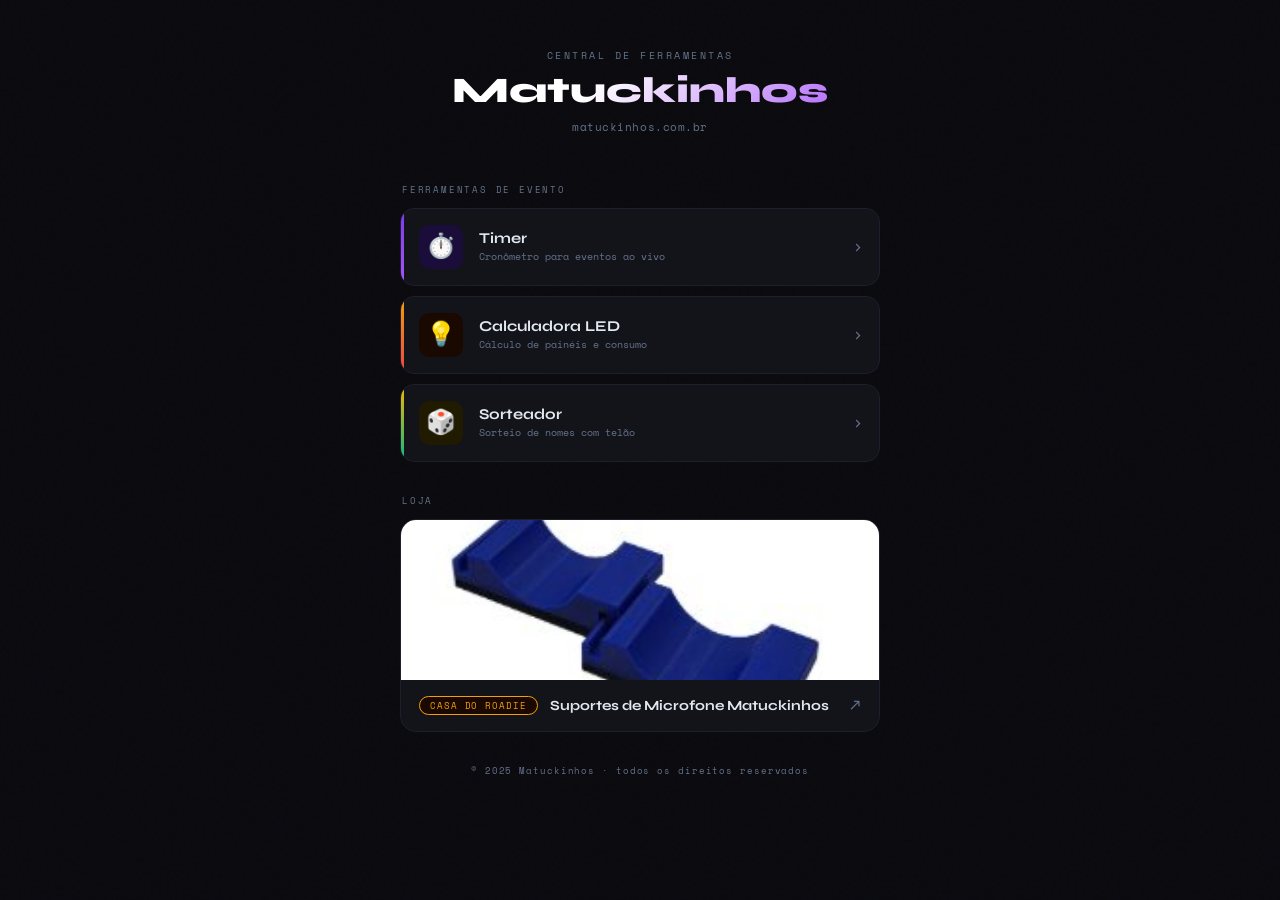
==== commit 6cf9697e: "Update index.html" ====
--- a/index.html
+++ b/index.html
@@ -34,12 +34,15 @@
   .card.timer:hover{border-color:var(--accent);transform:translateX(3px);}
   .card.led::before{background:linear-gradient(180deg,#f59e0b,#ef4444);}
   .card.led:hover{border-color:#f59e0b;transform:translateX(3px);}
+  .card.sorteio::before{background:linear-gradient(180deg,#f5b700,#10b981);}
+  .card.sorteio:hover{border-color:#f5b700;transform:translateX(3px);}
   .card.remedios::before{background:linear-gradient(180deg,var(--teal),var(--teal2));}
   .card.remedios:hover{border-color:var(--teal);transform:translateX(3px);}
   .card-icon{font-size:24px;flex-shrink:0;width:44px;height:44px;border-radius:10px;display:flex;align-items:center;justify-content:center;}
   .icon-timer{background:#1a0d3a;}
   .icon-led{background:#1a0900;}
   .icon-remedios{background:#042f2e;}
+  .icon-sorteio{background:#1f1a00;}
   .card-body{flex:1;}
   .card-title{font-size:15px;font-weight:700;margin-bottom:2px;}
   .card-sub{font-family:'Space Mono',monospace;font-size:10px;color:var(--muted);}
@@ -116,6 +119,14 @@
       </div>
       <div class="card-arrow">›</div>
     </a>
+    <a class="card sorteio" href="/sorteio">
+      <div class="card-icon icon-sorteio">🎲</div>
+      <div class="card-body">
+        <div class="card-title">Sorteador</div>
+        <div class="card-sub">Sorteio de nomes com telão</div>
+      </div>
+      <div class="card-arrow">›</div>
+    </a>
   </div>
 
   <!-- SEÇÃO PESSOAL — revelada após senha -->
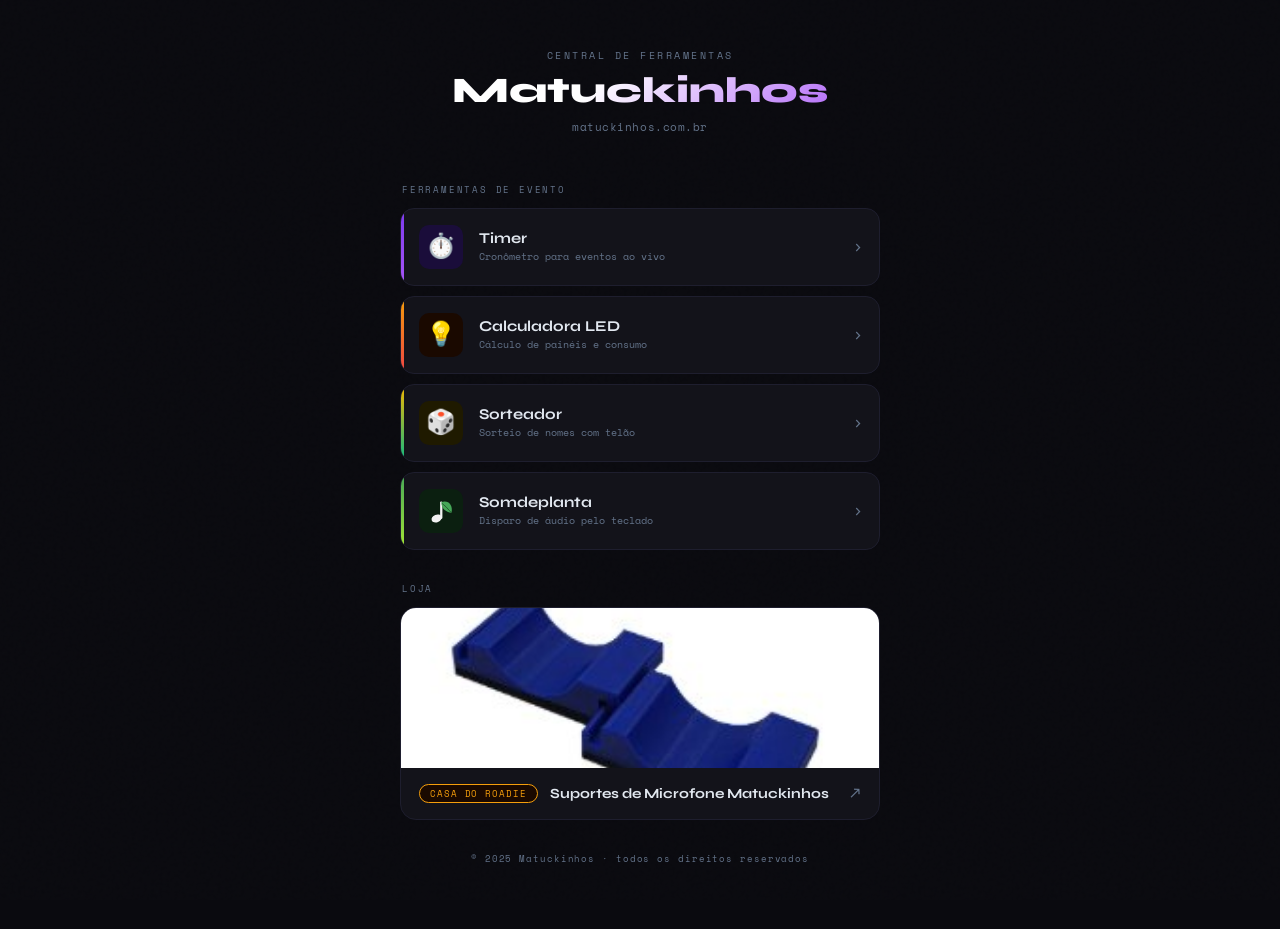
==== commit 210ed767: "Update index.html" ====
--- a/index.html
+++ b/index.html
@@ -36,6 +36,8 @@
   .card.led:hover{border-color:#f59e0b;transform:translateX(3px);}
   .card.sorteio::before{background:linear-gradient(180deg,#f5b700,#10b981);}
   .card.sorteio:hover{border-color:#f5b700;transform:translateX(3px);}
+  .card.somdeplanta::before{background:linear-gradient(180deg,#46a758,#a3e635);}
+  .card.somdeplanta:hover{border-color:#46a758;transform:translateX(3px);}
   .card.remedios::before{background:linear-gradient(180deg,var(--teal),var(--teal2));}
   .card.remedios:hover{border-color:var(--teal);transform:translateX(3px);}
   .card-icon{font-size:24px;flex-shrink:0;width:44px;height:44px;border-radius:10px;display:flex;align-items:center;justify-content:center;}
@@ -43,6 +45,7 @@
   .icon-led{background:#1a0900;}
   .icon-remedios{background:#042f2e;}
   .icon-sorteio{background:#1f1a00;}
+  .icon-somdeplanta{background:#0b1f10;}
   .card-body{flex:1;}
   .card-title{font-size:15px;font-weight:700;margin-bottom:2px;}
   .card-sub{font-family:'Space Mono',monospace;font-size:10px;color:var(--muted);}
@@ -124,6 +127,21 @@
       <div class="card-body">
         <div class="card-title">Sorteador</div>
         <div class="card-sub">Sorteio de nomes com telão</div>
+      </div>
+      <div class="card-arrow">›</div>
+    </a>
+    <a class="card somdeplanta" href="/somdeplanta/">
+      <div class="card-icon icon-somdeplanta">
+        <svg width="28" height="28" viewBox="0 0 32 32" aria-hidden="true">
+          <ellipse cx="11" cy="24.5" rx="6" ry="4.3" transform="rotate(-22 11 24.5)" fill="#f2f2f2"/>
+          <rect x="15" y="5" width="2.6" height="20" rx="1.3" fill="#f2f2f2"/>
+          <path d="M16.3 6 C 24 3, 30 9, 28 18 C 21.5 17.5, 16.5 13, 16.3 6 Z" fill="#46a758"/>
+          <path d="M17.5 7.5 Q 22 11, 27 17" stroke="#0b1f10" stroke-width="1.1" fill="none" stroke-linecap="round" opacity=".55"/>
+        </svg>
+      </div>
+      <div class="card-body">
+        <div class="card-title">Somdeplanta</div>
+        <div class="card-sub">Disparo de áudio pelo teclado</div>
       </div>
       <div class="card-arrow">›</div>
     </a>
